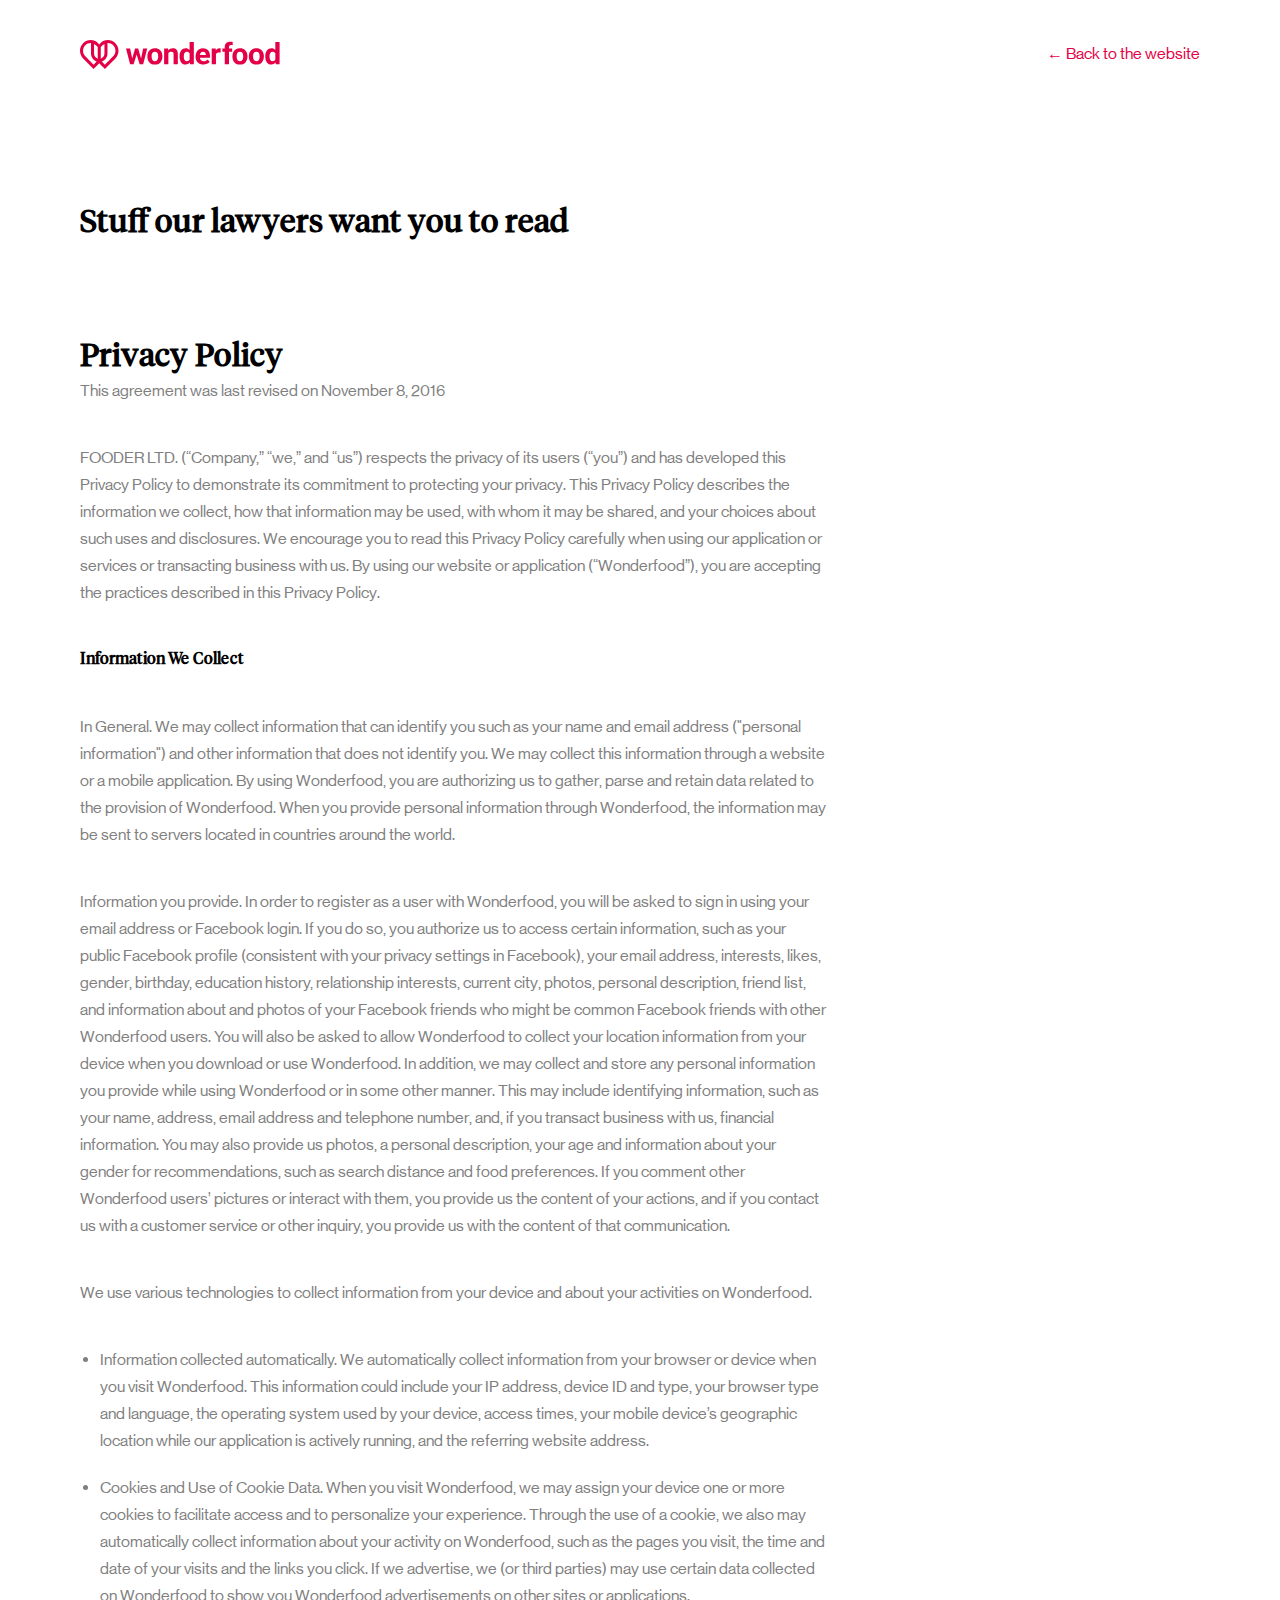
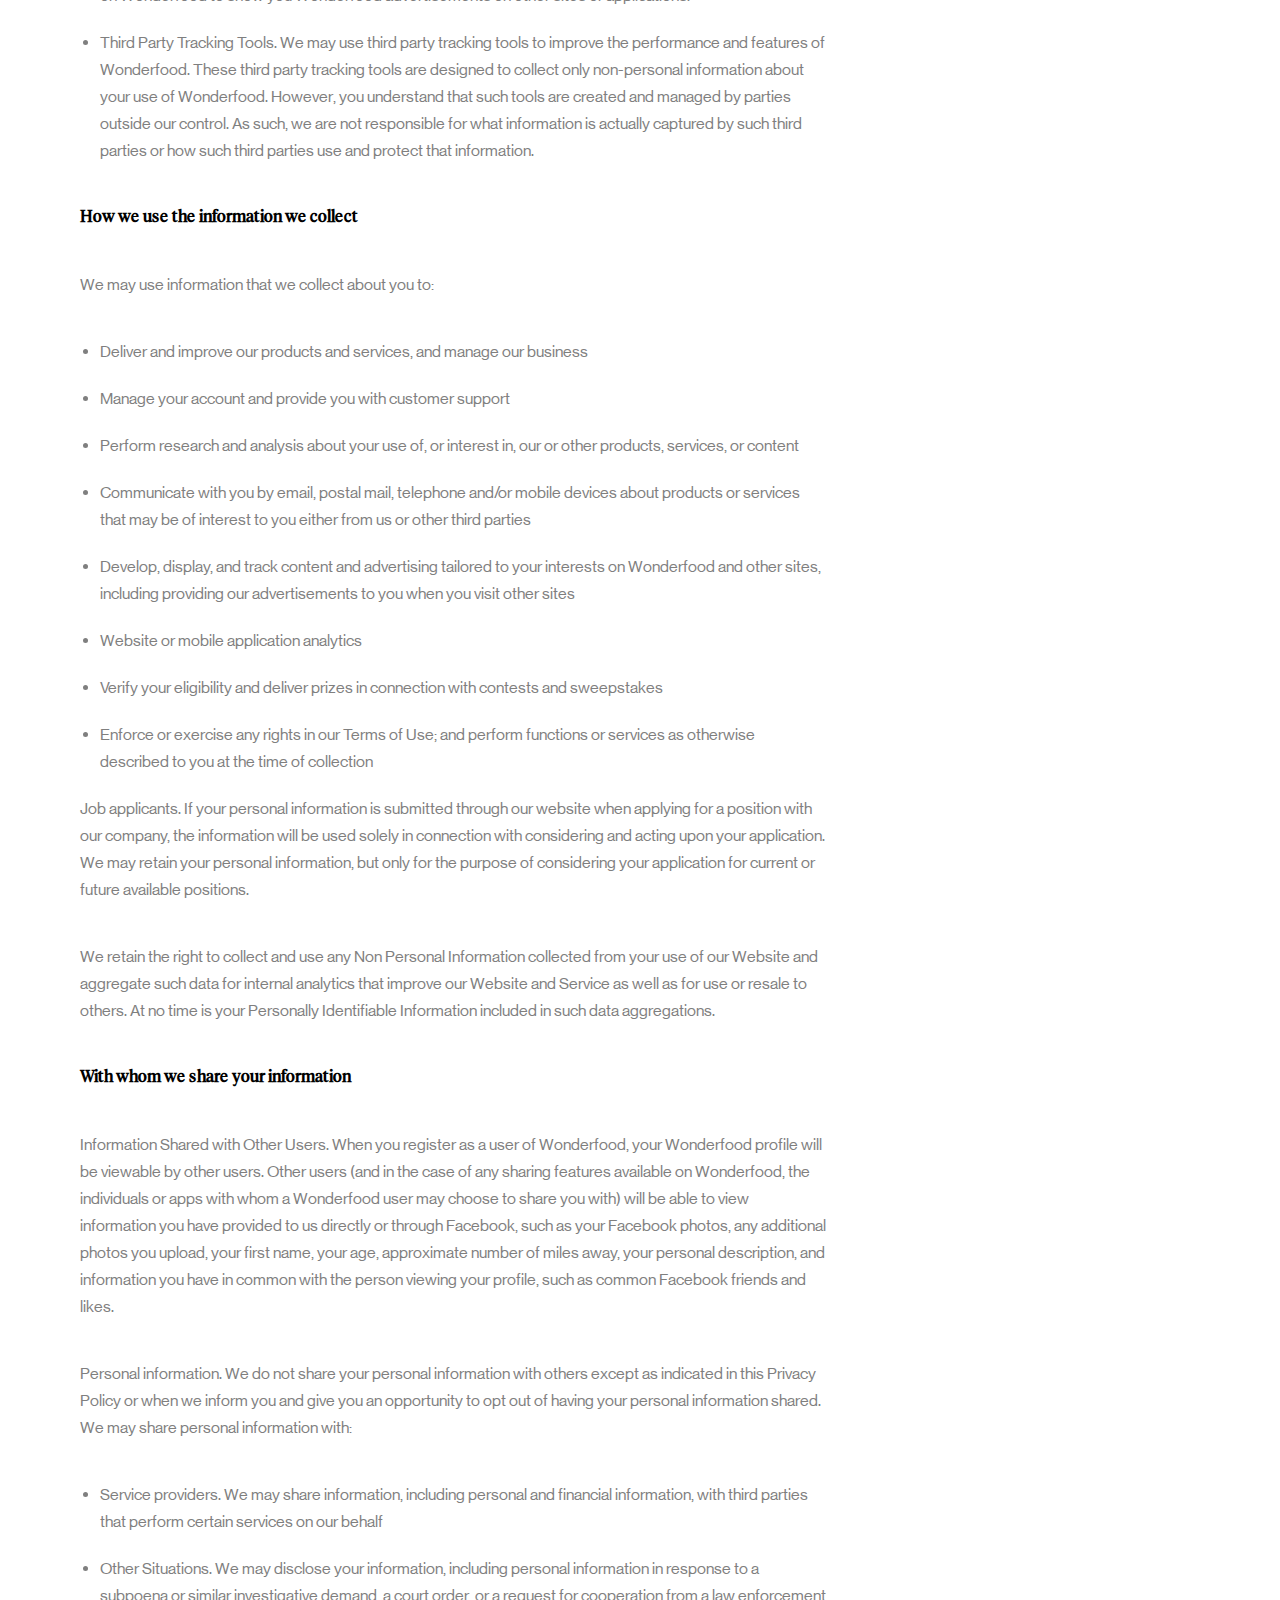
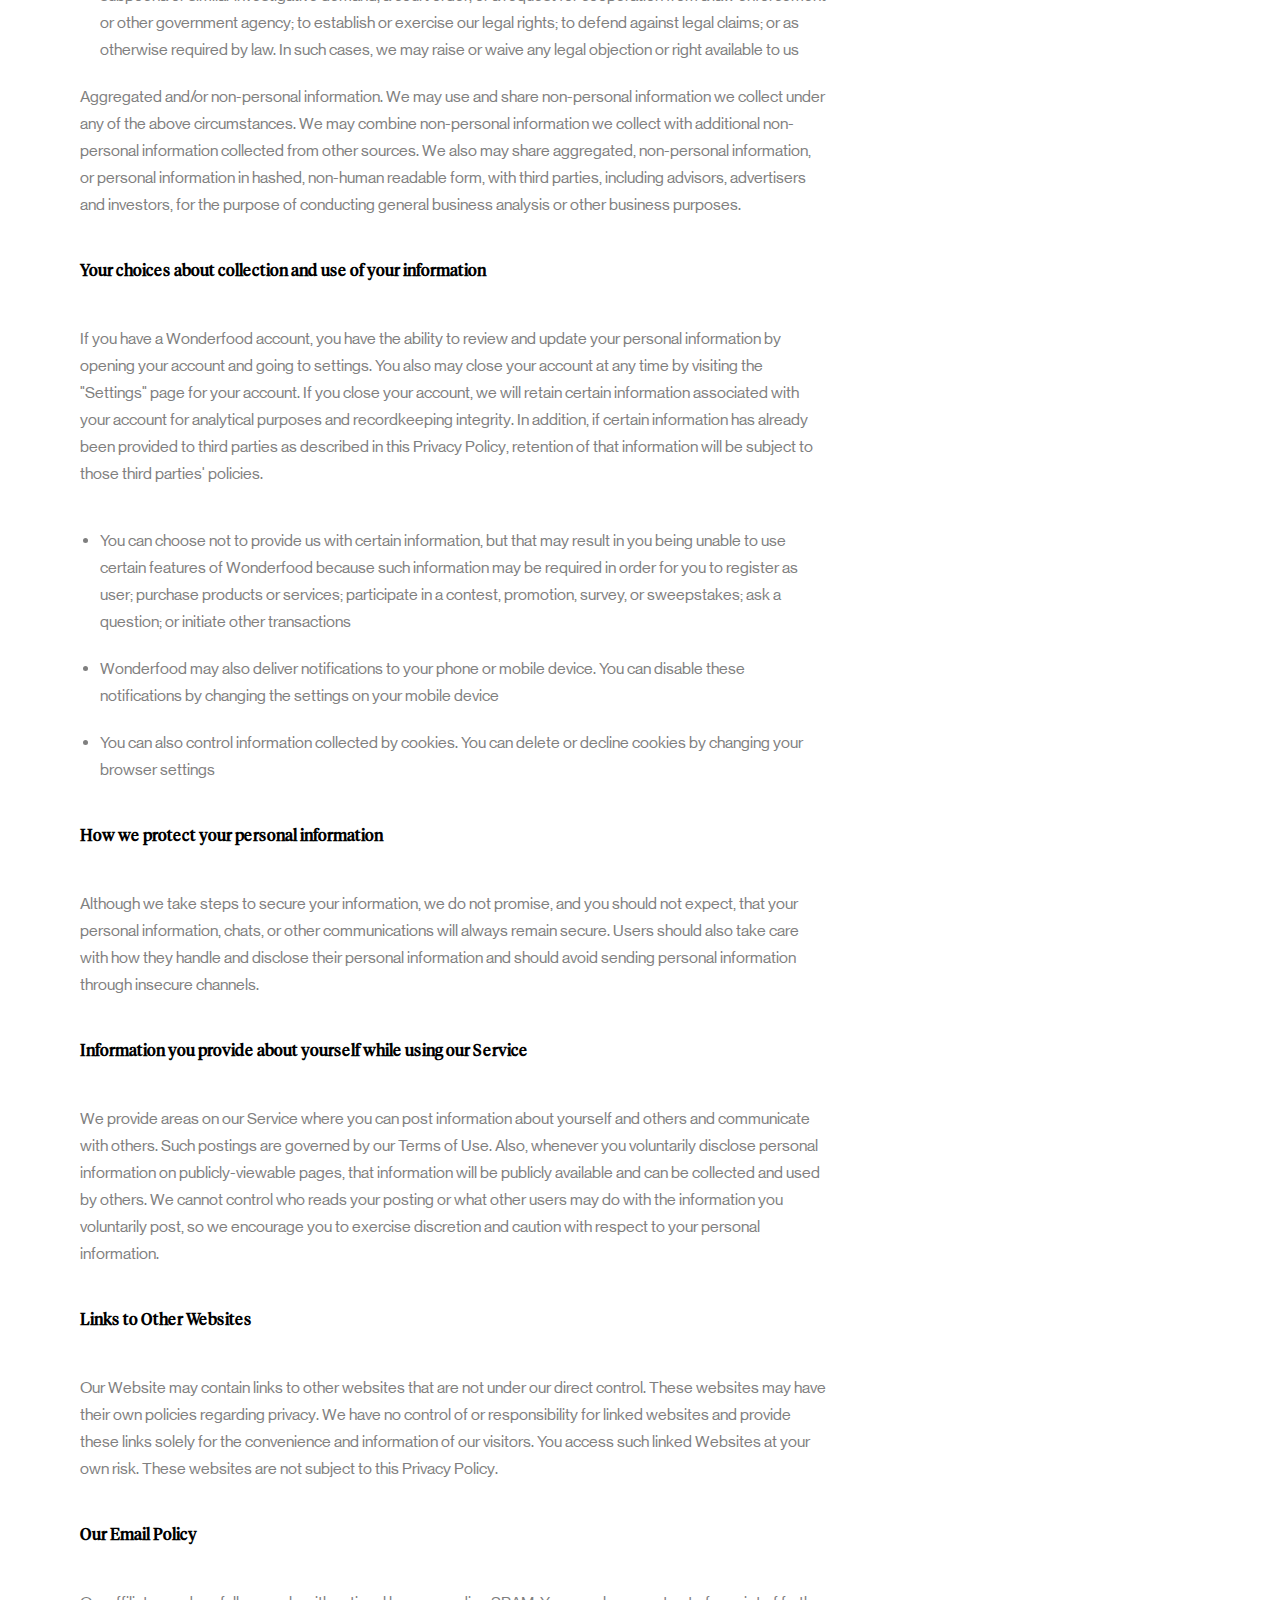
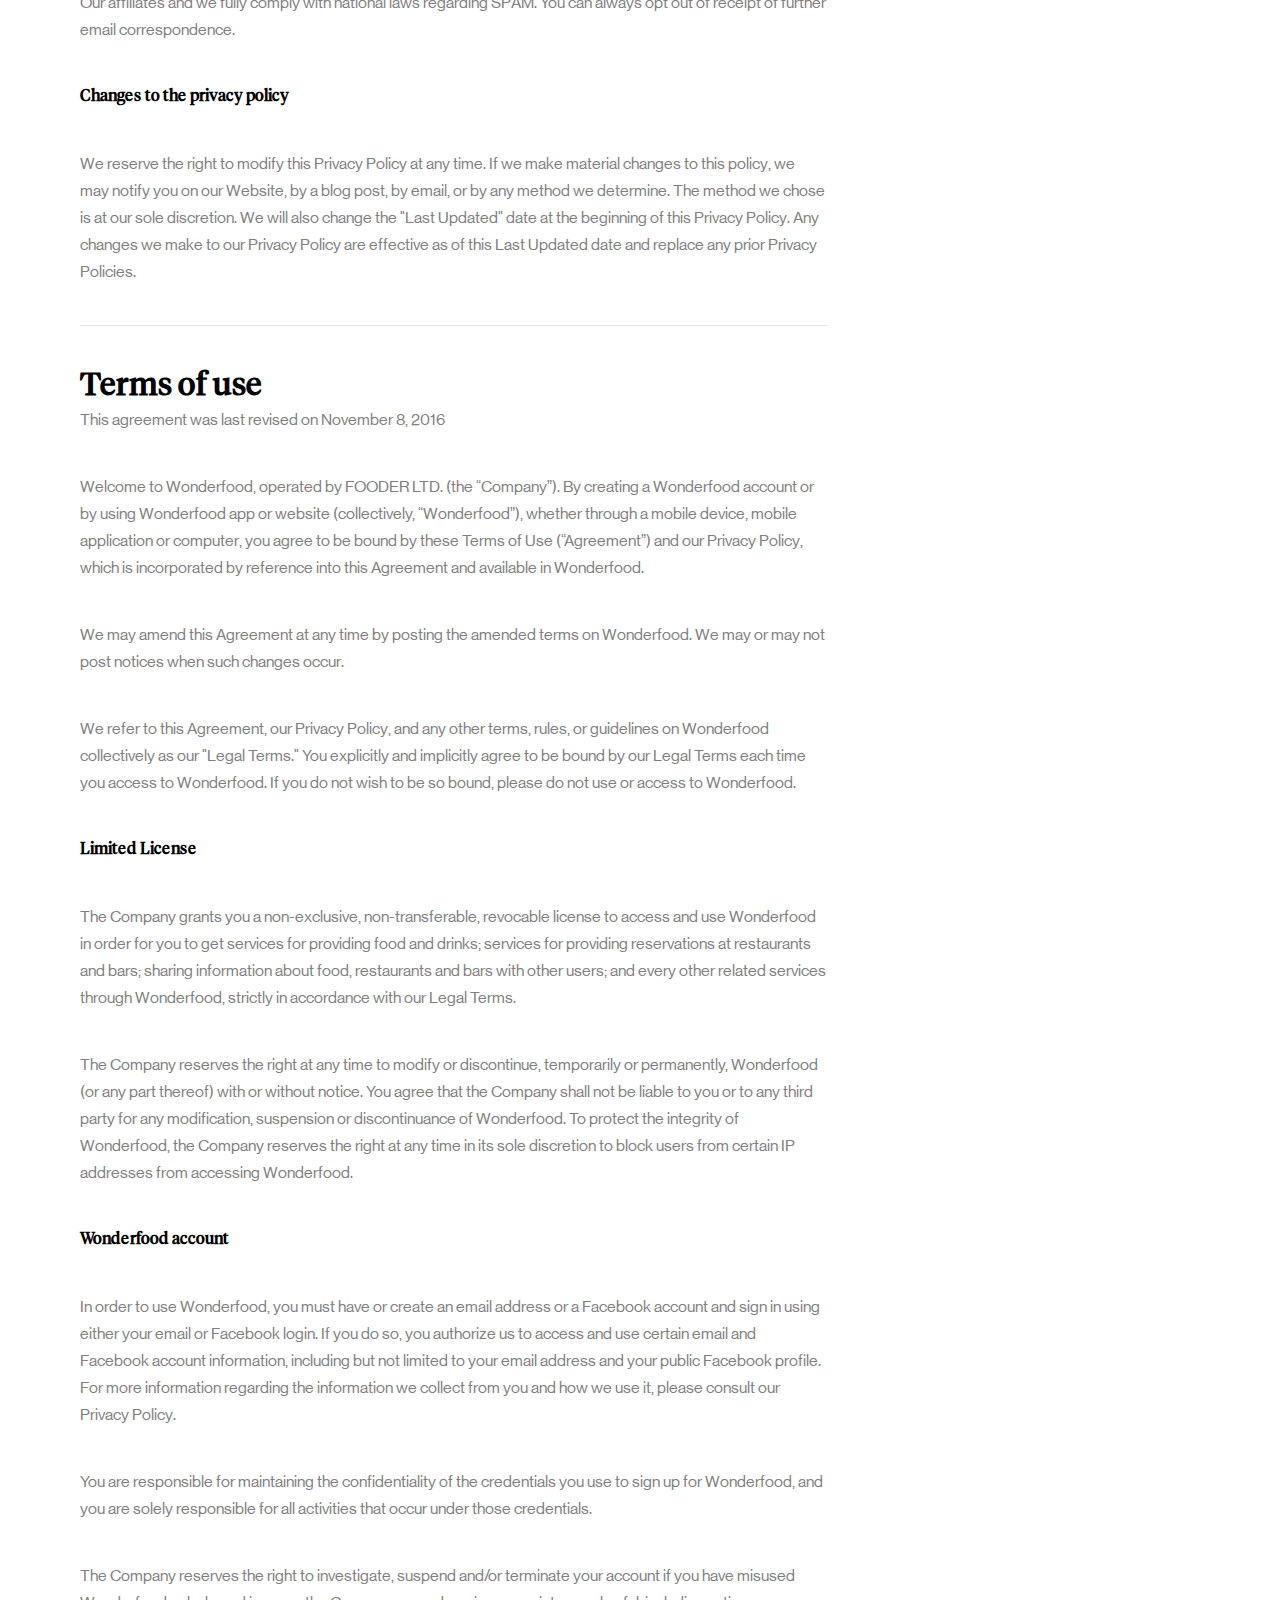
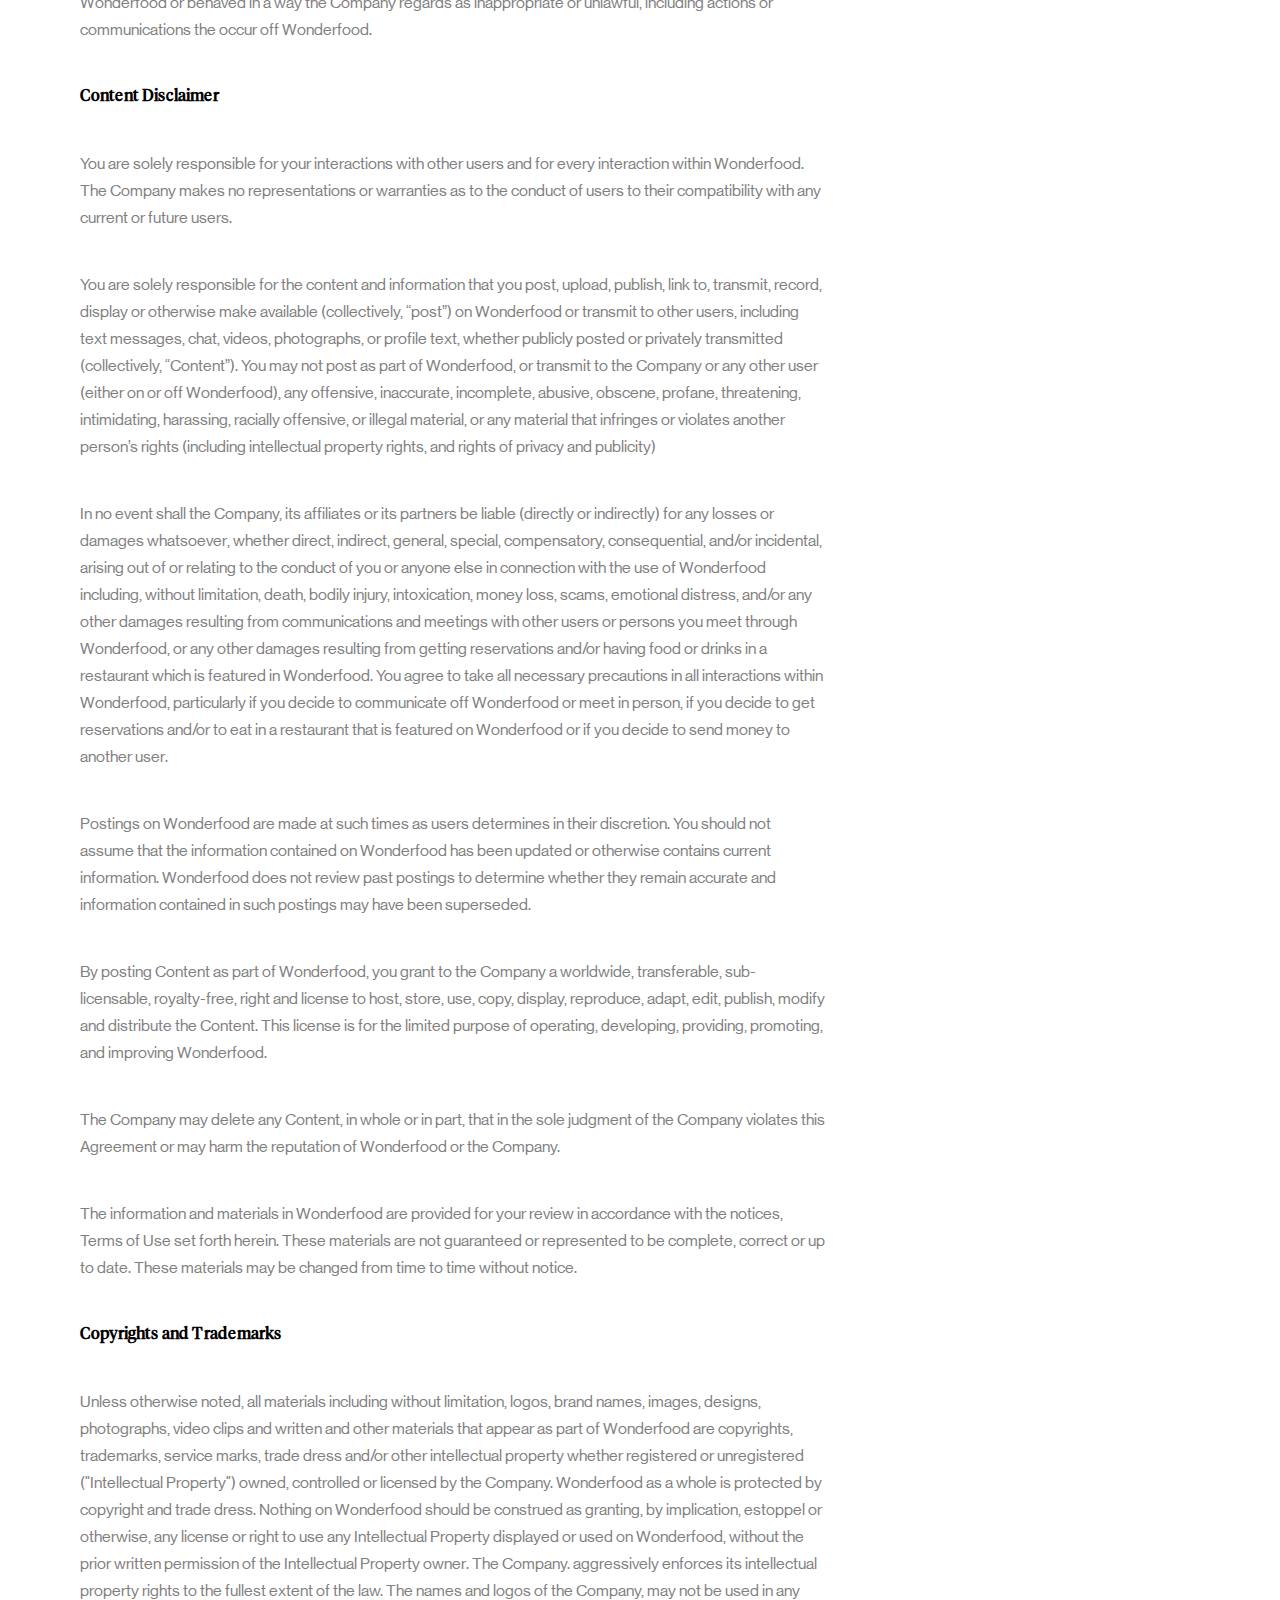
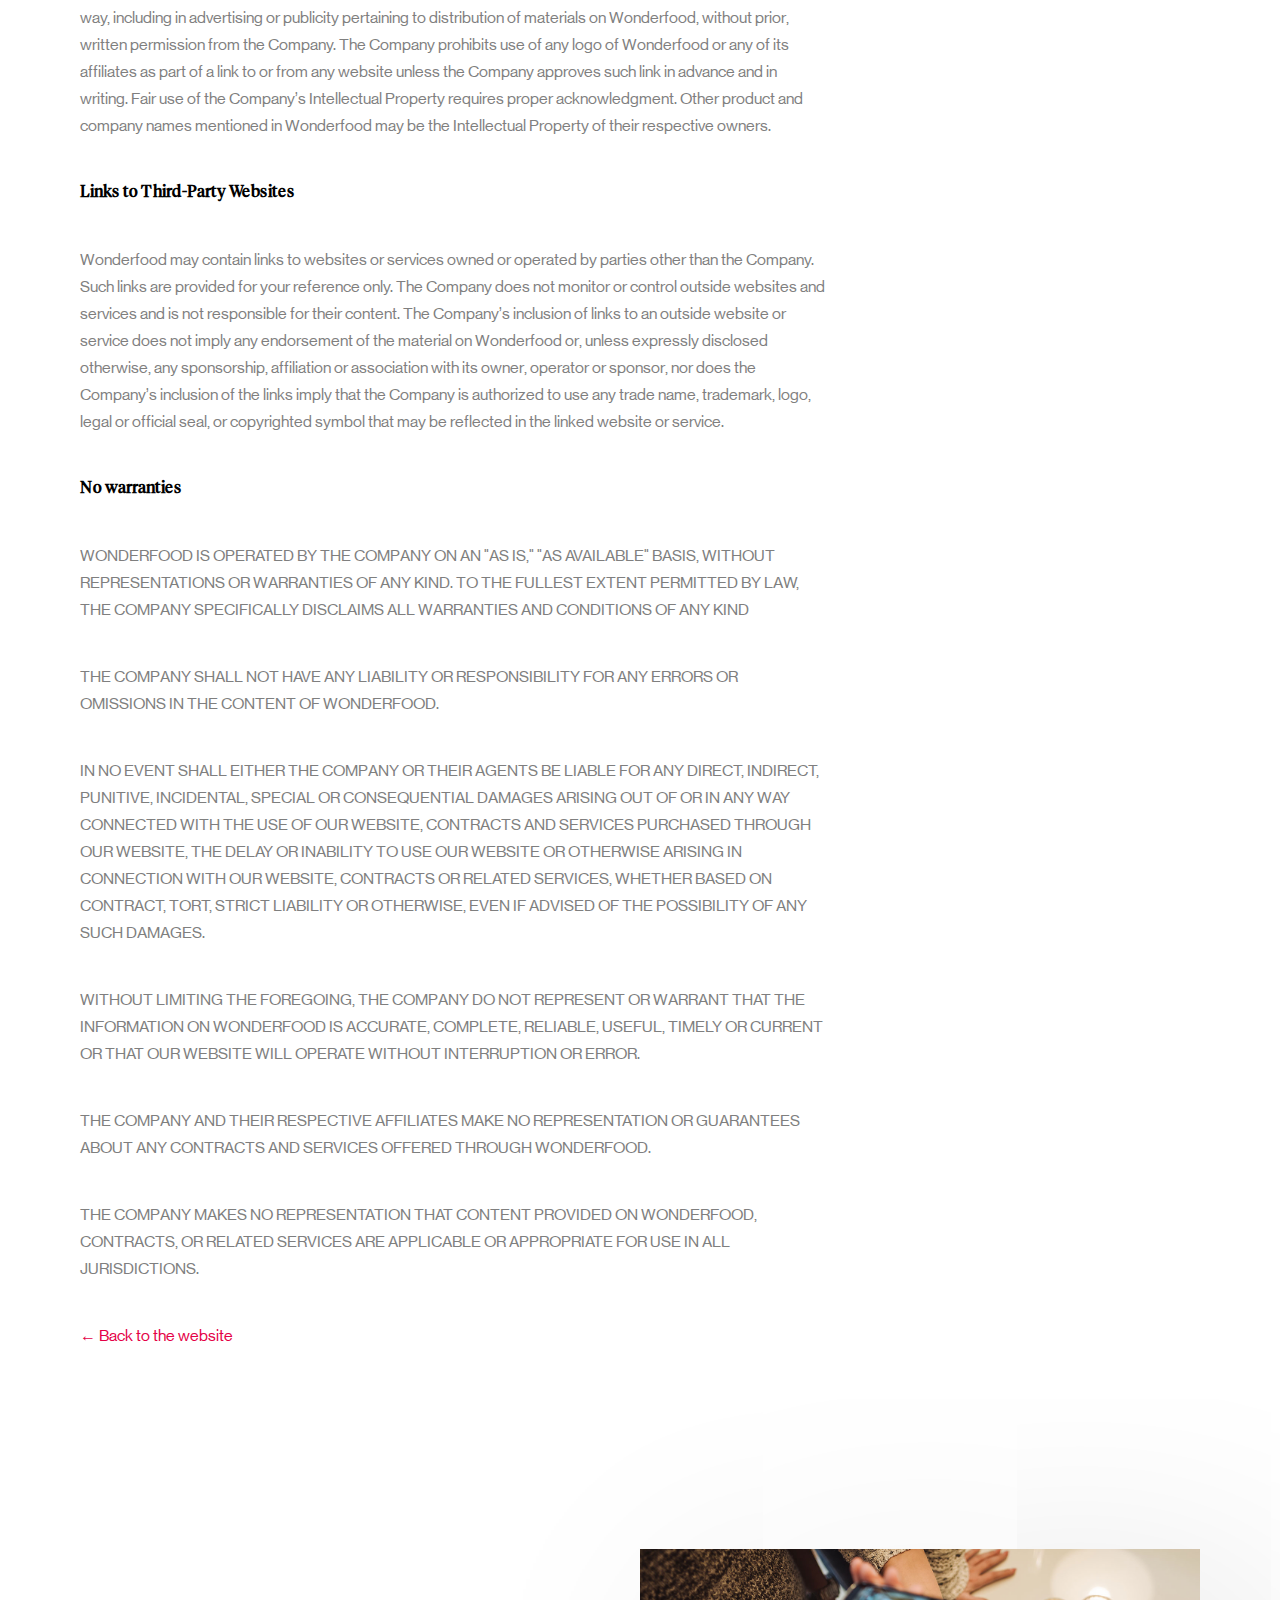
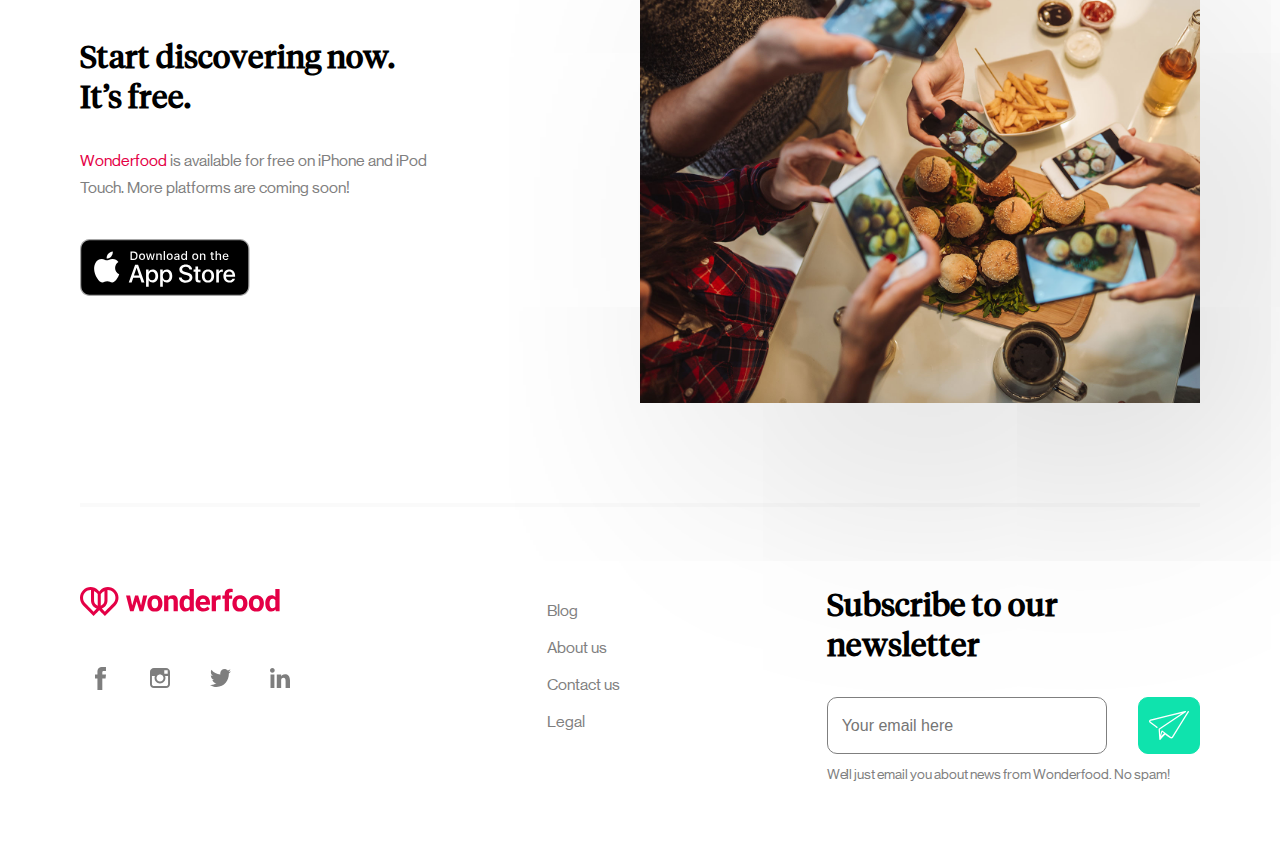
==== legal.html @ a8e4b858 "added favicon on legal page" ====
<!DOCTYPE html>
<html lang="en-US">
   <head>
      <meta charset="UTF-8">
      <meta name="apple-itunes-app" content="app-id=1197043840, affiliate-data=myAffiliateData, app-argument=https://itunes.apple.com/app/apple-store/id1197043840">
      <meta name="viewport" content="width=device-width, initial-scale=1.0" />
      <title>Wonderfood</title>
      <link rel="stylesheet" href="css/style.css">
      <link rel="stylesheet" href="css/grid.css">
 
      <!-- Favicon-->
      <link rel="apple-touch-icon" sizes="180x180" href="img/favicons/apple-touch-icon.png">
      <link rel="icon" type="image/png" href="img/favicons/favicon-32x32.png" sizes="32x32">
      <link rel="icon" type="image/png" href="img/favicons/favicon-16x16.png" sizes="16x16">
      <link rel="manifest" href="img/favicons/manifest.json">
      <link rel="mask-icon" href="img/favicons/safari-pinned-tab.svg" color="#ec0b43">
      <link rel="shortcut icon" href="img/favicons/favicon.ico">
      <meta name="msapplication-config" content="img/favicons/browserconfig.xml">
      <meta name="theme-color" content="#ec0b43">
   </head>
   <body class="size-1140">
      <!-- HEADER -->
      <header class="header">
        <div class="line">

           <div class="s-12 l-4">
            <a href="/" class=" logo"><img src="img/wonderlogo.svg"></a>
           </div>


           <div class="s-12 l-8 menu-container">
            <ul class="wondermenu">
              <li><a href="/" class="download">&#8592; Back to the website</a></li>
            </ul>
           </div><!-- @end of  s-12 l-8 menu-container -->

         </div>
      </header>


      <div class="separator"></div>


      <section>
        <div class="line">

         

          <div class="s-12 l-8 legal">  
          
              <h1>Stuff our lawyers want you to read <br/></h1>
 
              <div class="separator"></div>

              <h2>Privacy Policy</h2>

              <p>This agreement was last revised on November 8, 2016</p>

              <p>FOODER LTD. (“Company,” “we,” and “us”) respects the privacy of its users (“you”) and has developed this Privacy Policy to demonstrate its commitment to protecting your privacy. This Privacy Policy describes the information we collect, how that information may be used, with whom it may be shared, and your choices about such uses and disclosures. We encourage you to read this Privacy Policy carefully when using our application or services or transacting business with us. By using our website or application (“Wonderfood”), you are accepting the practices described in this Privacy Policy.</p>


              <h4>Information We Collect</h4>

              <p>In General. We may collect information that can identify you such as your name and email address ("personal information") and other information that does not identify you. We may collect this information through a website or a mobile application. By using Wonderfood, you are authorizing us to gather, parse and retain data related to the provision of Wonderfood. When you provide personal information through Wonderfood, the information may be sent to servers located in countries around the world.</p>

              <p>Information you provide. In order to register as a user with Wonderfood, you will be asked to sign in using your email address or Facebook login. If you do so, you authorize us to access certain information, such as your public Facebook profile (consistent with your privacy settings in Facebook), your email address, interests, likes, gender, birthday, education history, relationship interests, current city, photos, personal description, friend list, and information about and photos of your Facebook friends who might be common Facebook friends with other Wonderfood users. You will also be asked to allow Wonderfood to collect your location information from your device when you download or use Wonderfood. In addition, we may collect and store any personal information you provide while using Wonderfood or in some other manner. This may include identifying information, such as your name, address, email address and telephone number, and, if you transact business with us, financial information. You may also provide us photos, a personal description, your age and information about your gender for recommendations, such as search distance and food preferences. If you comment other Wonderfood users’ pictures or interact with them, you provide us the content of your actions, and if you contact us with a customer service or other inquiry, you provide us with the content of that communication.</p>

              <p>We use various technologies to collect information from your device and about your activities on Wonderfood.</p>

              <ul>
                <li> Information collected automatically. We automatically collect information from your browser or device when you visit Wonderfood. This information could include your IP address, device ID and type, your browser type and language, the operating system used by your device, access times, your mobile device’s geographic location while our application is actively running, and the referring website address.</li>

                <li>Cookies and Use of Cookie Data. When you visit Wonderfood, we may assign your device one or more cookies to facilitate access and to personalize your experience. Through the use of a cookie, we also may automatically collect information about your activity on Wonderfood, such as the pages you visit, the time and date of your visits and the links you click. If we advertise, we (or third parties) may use certain data collected on Wonderfood to show you Wonderfood advertisements on other sites or applications.</li>

                <li>Third Party Tracking Tools. We may use third party tracking tools to improve the performance and features of Wonderfood. These third party tracking tools are designed to collect only non-personal information about your use of Wonderfood. However, you understand that such tools are created and managed by parties outside our control. As such, we are not responsible for what information is actually captured by such third parties or how such third parties use and protect that information.
              </li>
              </ul>


              <h4>How we use the information we collect</h4>

              <p>We may use information that we collect about you to:</p>

              <ul>
                <li>Deliver and improve our products and services, and manage our business</li>
                <li>Manage your account and provide you with customer support</li>
                <li>Perform research and analysis about your use of, or interest in, our or other products, services, or content</li>
                <li>Communicate with you by email, postal mail, telephone and/or mobile devices about products or services that may be of interest to you either from us or other third parties</li>
                <li>Develop, display, and track content and advertising tailored to your interests on Wonderfood and other sites, including providing our advertisements to you when you visit other sites</li>
                <li>Website or mobile application analytics</li>
                <li>Verify your eligibility and deliver prizes in connection with contests and sweepstakes</li>
                <li>Enforce or exercise any rights in our Terms of Use; and perform functions or services as otherwise described to you at the time of collection</li>
              </ul>

              <p>Job applicants. If your personal information is submitted through our website when applying for a position with our company, the information will be used solely in connection with considering and acting upon your application. We may retain your personal information, but only for the purpose of considering your application for current or future available positions.</p>

              <p>We retain the right to collect and use any Non Personal Information collected from your use of our Website and aggregate such data for internal analytics that improve our Website and Service as well as for use or resale to others. At no time is your Personally Identifiable Information included in such data aggregations.</p>

              <h4>With whom we share your information</h4>

              <p>Information Shared with Other Users. When you register as a user of Wonderfood, your Wonderfood profile will be viewable by other users. Other users (and in the case of any sharing features available on Wonderfood, the individuals or apps with whom a Wonderfood user may choose to share you with) will be able to view information you have provided to us directly or through Facebook, such as your Facebook photos, any additional photos you upload, your first name, your age, approximate number of miles away, your personal description, and information you have in common with the person viewing your profile, such as common Facebook friends and likes.</p>

              <p>Personal information. We do not share your personal information with others except as indicated in this Privacy Policy or when we inform you and give you an opportunity to opt out of having your personal information shared. We may share personal information with:</p>

              <ul>
                <li>Service providers. We may share information, including personal and financial information, with third parties that perform certain services on our behalf</li>

                <li>Other Situations. We may disclose your information, including personal information in response to a subpoena or similar investigative demand, a court order, or a request for cooperation from a law enforcement or other government agency; to establish or exercise our legal rights; to defend against legal claims; or as otherwise required by law. In such cases, we may raise or waive any legal objection or right available to us</li>

              </ul>

              <p>Aggregated and/or non-personal information. We may use and share non-personal information we collect under any of the above circumstances. We may combine non-personal information we collect with additional non-personal information collected from other sources. We also may share aggregated, non-personal information, or personal information in hashed, non-human readable form, with third parties, including advisors, advertisers and investors, for the purpose of conducting general business analysis or other business purposes.</p>

              <h4>Your choices about collection and use of your information</h4>

              <p>If you have a Wonderfood account, you have the ability to review and update your personal information by opening your account and going to settings. You also may close your account at any time by visiting the "Settings" page for your account. If you close your account, we will retain certain information associated with your account for analytical purposes and recordkeeping integrity. In addition, if certain information has already been provided to third parties as described in this Privacy Policy, retention of that information will be subject to those third parties' policies.</p>

              <ul>
                <li>You can choose not to provide us with certain information, but that may result in you being unable to use certain features of Wonderfood because such information may be required in order for you to register as user; purchase products or services; participate in a contest, promotion, survey, or sweepstakes; ask a question; or initiate other transactions</li>

                <li>Wonderfood may also deliver notifications to your phone or mobile device. You can disable these notifications by changing the settings on your mobile device</li>

                <li>You can also control information collected by cookies. You can delete or decline cookies by changing your browser settings</li>
              </ul>


              <h4>How we protect your personal information</h4>

              <p>Although we take steps to secure your information, we do not promise, and you should not expect, that your personal information, chats, or other communications will always remain secure. Users should also take care with how they handle and disclose their personal information and should avoid sending personal information through insecure channels.</p>

              <h4>Information you provide about yourself while using our Service</h4>

              <p>We provide areas on our Service where you can post information about yourself and others and communicate with others. Such postings are governed by our Terms of Use. Also, whenever you voluntarily disclose personal information on publicly-viewable pages, that information will be publicly available and can be collected and used by others. We cannot control who reads your posting or what other users may do with the information you voluntarily post, so we encourage you to exercise discretion and caution with respect to your personal information.</p>

              <h4>Links to Other Websites</h4>

              <p>Our Website may contain links to other websites that are not under our direct control. These websites may have their own policies regarding privacy. We have no control of or responsibility for linked websites and provide these links solely for the convenience and information of our visitors. You access such linked Websites at your own risk. These websites are not subject to this Privacy Policy.</p>

              <h4>Our Email Policy</h4>

              <p>Our affiliates and we fully comply with national laws regarding SPAM. You can always opt out of receipt of further email correspondence.</p>

              <h4>Changes to the privacy policy</h4>

              <p>We reserve the right to modify this Privacy Policy at any time. If we make material changes to this policy, we may notify you on our Website, by a blog post, by email, or by any method we determine. The method we chose is at our sole discretion. We will also change the "Last Updated" date at the beginning of this Privacy Policy. Any changes we make to our Privacy Policy are effective as of this Last Updated date and replace any prior Privacy Policies.</p>

              <hr>


              <h2>Terms of use</h2>

              <p>This agreement was last revised on November 8, 2016</p>

              <p>Welcome to Wonderfood, operated by FOODER LTD. (the “Company”). By creating a Wonderfood account or by using Wonderfood app or website (collectively, “Wonderfood”), whether through a mobile device, mobile application or computer, you agree to be bound by these Terms of Use (“Agreement”) and our Privacy Policy, which is incorporated by reference into this Agreement and available in Wonderfood.</p>

              <p>We may amend this Agreement at any time by posting the amended terms on Wonderfood. We may or may not post notices when such changes occur.</p>

              <p>We refer to this Agreement, our Privacy Policy, and any other terms, rules, or guidelines on Wonderfood collectively as our "Legal Terms." You explicitly and implicitly agree to be bound by our Legal Terms each time you access to Wonderfood. If you do not wish to be so bound, please do not use or access to Wonderfood.</p>

              <h4>Limited License</h4>

              <p>The Company grants you a non-exclusive, non-transferable, revocable license to access and use Wonderfood in order for you to get services for providing food and drinks; services for providing reservations at restaurants and bars; sharing information about food, restaurants and bars with other users; and every other related services through Wonderfood, strictly in accordance with our Legal Terms.</p>

              <p>The Company reserves the right at any time to modify or discontinue, temporarily or permanently, Wonderfood (or any part thereof) with or without notice. You agree that the Company shall not be liable to you or to any third party for any modification, suspension or discontinuance of Wonderfood. To protect the integrity of Wonderfood, the Company reserves the right at any time in its sole discretion to block users from certain IP addresses from accessing Wonderfood.</p>

              <h4>Wonderfood account</h4>

              <p>In order to use Wonderfood, you must have or create an email address or a Facebook account and sign in using either your email or Facebook login. If you do so, you authorize us to access and use certain email and Facebook account information, including but not limited to your email address and your public Facebook profile. For more information regarding the information we collect from you and how we use it, please consult our Privacy Policy.</p>

              <p>You are responsible for maintaining the confidentiality of the credentials you use to sign up for Wonderfood, and you are solely responsible for all activities that occur under those credentials.</p>

              <p>The Company reserves the right to investigate, suspend and/or terminate your account if you have misused Wonderfood or behaved in a way the Company regards as inappropriate or unlawful, including actions or communications the occur off Wonderfood.</p>

              <h4>Content Disclaimer</h4>

              <p>You are solely responsible for your interactions with other users and for every interaction within Wonderfood. The Company makes no representations or warranties as to the conduct of users to their compatibility with any current or future users.</p>

              <p>You are solely responsible for the content and information that you post, upload, publish, link to, transmit, record, display or otherwise make available (collectively, “post”) on Wonderfood or transmit to other users, including text messages, chat, videos, photographs, or profile text, whether publicly posted or privately transmitted (collectively, “Content”). You may not post as part of Wonderfood, or transmit to the Company or any other user (either on or off Wonderfood), any offensive, inaccurate, incomplete, abusive, obscene, profane, threatening, intimidating, harassing, racially offensive, or illegal material, or any material that infringes or violates another person’s rights (including intellectual property rights, and rights of privacy and publicity)</p>

              <p>In no event shall the Company, its affiliates or its partners be liable (directly or indirectly) for any losses or damages whatsoever, whether direct, indirect, general, special, compensatory, consequential, and/or incidental, arising out of or relating to the conduct of you or anyone else in connection with the use of Wonderfood including, without limitation, death, bodily injury, intoxication, money loss, scams, emotional distress, and/or any other damages resulting from communications and meetings with other users or persons you meet through Wonderfood, or any other damages resulting from getting reservations and/or having food or drinks in a restaurant which is featured in Wonderfood. You agree to take all necessary precautions in all interactions within Wonderfood, particularly if you decide to communicate off Wonderfood or meet in person, if you decide to get reservations and/or to eat in a restaurant that is featured on Wonderfood or if you decide to send money to another user.</p>

              <p>Postings on Wonderfood are made at such times as users determines in their discretion. You should not assume that the information contained on Wonderfood has been updated or otherwise contains current information. Wonderfood does not review past postings to determine whether they remain accurate and information contained in such postings may have been superseded.</p>

              <p>By posting Content as part of Wonderfood, you grant to the Company a worldwide, transferable, sub-licensable, royalty-free, right and license to host, store, use, copy, display, reproduce, adapt, edit, publish, modify and distribute the Content. This license is for the limited purpose of operating, developing, providing, promoting, and improving Wonderfood.</p>

              <p>The Company may delete any Content, in whole or in part, that in the sole judgment of the Company violates this Agreement or may harm the reputation of Wonderfood or the Company.</p>

              <p>The information and materials in Wonderfood are provided for your review in accordance with the notices, Terms of Use set forth herein. These materials are not guaranteed or represented to be complete, correct or up to date. These materials may be changed from time to time without notice.</p>

              <h4>Copyrights and Trademarks</h4>

              <p>Unless otherwise noted, all materials including without limitation, logos, brand names, images, designs, photographs, video clips and written and other materials that appear as part of Wonderfood are copyrights, trademarks, service marks, trade dress and/or other intellectual property whether registered or unregistered ("Intellectual Property") owned, controlled or licensed by the Company. Wonderfood as a whole is protected by copyright and trade dress. Nothing on Wonderfood should be construed as granting, by implication, estoppel or otherwise, any license or right to use any Intellectual Property displayed or used on Wonderfood, without the prior written permission of the Intellectual Property owner. The Company. aggressively enforces its intellectual property rights to the fullest extent of the law. The names and logos of the Company, may not be used in any way, including in advertising or publicity pertaining to distribution of materials on Wonderfood, without prior, written permission from the Company. The Company prohibits use of any logo of Wonderfood or any of its affiliates as part of a link to or from any website unless the Company approves such link in advance and in writing. Fair use of the Company’s Intellectual Property requires proper acknowledgment. Other product and company names mentioned in Wonderfood may be the Intellectual Property of their respective owners.</p>

              <h4>Links to Third-Party Websites</h4>

              <p>Wonderfood may contain links to websites or services owned or operated by parties other than the Company. Such links are provided for your reference only. The Company does not monitor or control outside websites and services and is not responsible for their content. The Company’s inclusion of links to an outside website or service does not imply any endorsement of the material on Wonderfood or, unless expressly disclosed otherwise, any sponsorship, affiliation or association with its owner, operator or sponsor, nor does the Company’s inclusion of the links imply that the Company is authorized to use any trade name, trademark, logo, legal or official seal, or copyrighted symbol that may be reflected in the linked website or service.</p>

              <h4>No warranties</h4>

              <p>WONDERFOOD IS OPERATED BY THE COMPANY ON AN "AS IS," "AS AVAILABLE" BASIS, WITHOUT REPRESENTATIONS OR WARRANTIES OF ANY KIND. TO THE FULLEST EXTENT PERMITTED BY LAW, THE COMPANY SPECIFICALLY DISCLAIMS ALL WARRANTIES AND CONDITIONS OF ANY KIND</p>

              <p>THE COMPANY SHALL NOT HAVE ANY LIABILITY OR RESPONSIBILITY FOR ANY ERRORS OR OMISSIONS IN THE CONTENT OF WONDERFOOD.</p>

              <p>IN NO EVENT SHALL EITHER THE COMPANY OR THEIR AGENTS BE LIABLE FOR ANY DIRECT, INDIRECT, PUNITIVE, INCIDENTAL, SPECIAL OR CONSEQUENTIAL DAMAGES ARISING OUT OF OR IN ANY WAY CONNECTED WITH THE USE OF OUR WEBSITE, CONTRACTS AND SERVICES PURCHASED THROUGH OUR WEBSITE, THE DELAY OR INABILITY TO USE OUR WEBSITE OR OTHERWISE ARISING IN CONNECTION WITH OUR WEBSITE, CONTRACTS OR RELATED SERVICES, WHETHER BASED ON CONTRACT, TORT, STRICT LIABILITY OR OTHERWISE, EVEN IF ADVISED OF THE POSSIBILITY OF ANY SUCH DAMAGES.</p>

              <p>WITHOUT LIMITING THE FOREGOING, THE COMPANY DO NOT REPRESENT OR WARRANT THAT THE INFORMATION ON WONDERFOOD IS ACCURATE, COMPLETE, RELIABLE, USEFUL, TIMELY OR CURRENT OR THAT OUR WEBSITE WILL OPERATE WITHOUT INTERRUPTION OR ERROR.</p>

              <p>THE COMPANY AND THEIR RESPECTIVE AFFILIATES MAKE NO REPRESENTATION OR GUARANTEES ABOUT ANY CONTRACTS AND SERVICES OFFERED THROUGH WONDERFOOD.</p>

              <p>THE COMPANY MAKES NO REPRESENTATION THAT CONTENT PROVIDED ON WONDERFOOD, CONTRACTS, OR RELATED SERVICES ARE APPLICABLE OR APPROPRIATE FOR USE IN ALL JURISDICTIONS.</p>

<a href="/" class="download">&#8592; Back to the website</a>

          </div>




        <div class="separator"></div>
      </section><!-- end of fOne -->


        <div class="separator hidems"></div>





        <div class="separator hidems"> </div>

        <section class="wfDownload">
          <div class="wfDownloadContent">
          <div class="line">

          <div class="s-12 l-4 wfDownload_txt"> 

              <div class="wfDownload_line">
                <h2>Start discovering now. <br /> It’s free.</h2>
              </div>

                <p><span class="wf">Wonderfood</span> is available for free on iPhone and iPod Touch.  More platforms are coming soon!</p>

                <div class="wfDownload_action">
                <a href="https://itunes.apple.com/app/apple-store/id1197043840" class=""><img src="img/appstore_badge.svg"></a>
                </div>

                <div class="clearfix"></div>

            </div><!-- @end of wfDownload_txt -->



            <div class="s-12 l-6 l-offset-2 wfDownload_image">  
            </div><!-- @end of fTwo_image -->
          
            </div>
          </div>
        </section><!-- end of download section -->

        <div class="separator"></div>

      <!-- FOOTER -->
      <footer class="line">
            <div class="footercontent">

               <div class="s-12 l-3">
                <a href="#" class=" logo"><img src="img/wonderlogo.svg"></a>


                <ul class="socialmenu">
                  <li><a href="https://www.facebook.com/wonderfoodapp" class="social_fb" target="_blank">facebook</a></li>
                  <li><a href="https://www.instagram.com/wonderfood_app/" class="social_instagram" target="_blank">instagram</a></li>
                  <li><a href="https://twitter.com/wonderfood_app" class="social_twitter" target="_blank">twitter</a></li>
                  <li><a href="https://www.linkedin.com/company/wonderfood/" class="social_linkedin" target="_blank">linkedin</a></li>
                </ul>
               </div>

               <div class="s-12 l-2 l-offset-2">
                <ul class="footermenu">
                  <li><a href="https://medium.com/whats-on-the-table-the-official-wonderfood-blog" target="_blank">Blog</a></li>
                  <li><a href="/#about">About us</a></li>
                  <li><a href="mailto:info@wonderfoodapp.com">Contact us</a></li>
                  <li><a href="legal">Legal</a></li>
                </ul>
               </div>


               <div class="s-12 l-4 l-offset-1">
                <h3>Subscribe to our newsletter</h3>

                <form action="https://wonderfoodapp.us14.list-manage.com/subscribe/post?u=c966859cae2f6b8121a7ce238&amp;id=de81a48134" method="post" id="mc-embedded-subscribe-form" name="mc-embedded-subscribe-form" class="validate" target="_blank" novalidate>

                  <div class="s-12 l-9 mc-field-group">
                    <input type="email" placeholder="Your email here" name="EMAIL" class="required email" id="mce-EMAIL">
                  </div>

                  <div id="mce-responses" class="clear">
            <div class="response" id="mce-error-response" style="display:none"></div>
            <div class="response" id="mce-success-response" style="display:none"></div>
        </div>  

        <div style="position: absolute; left: -5000px;" aria-hidden="true"><input type="text" name="b_c966859cae2f6b8121a7ce238_de81a48134" tabindex="-1" value=""></div>
                  <div class="s-12 l-2 l-offset-1">
                    <input type="submit" value="Subscribe" name="subscribe" id="mc-embedded-subscribe" class="button">
                  </div>
                  
                </form><!--end form -->

                <div class="clearfix"></div>

                <small>We’ll just email you about news from Wonderfood. No spam!</small>
               </div>
               
               <div class="clearfix"></div>
           
            </div>
      </footer>                                                                   
      <script src="https://ajax.googleapis.com/ajax/libs/jquery/2.2.4/jquery.min.js"></script>              
      <script type="text/javascript" src=" "></script>  
      <script type="text/javascript">
         jQuery(document).ready(function($) {	  
           // Select all links with hashes
$('a[href*="#"]')
  // Remove links that don't actually link to anything
  .not('[href="#"]')
  .not('[href="#0"]')
  .click(function(event) {
    // On-page links
    if (
      location.pathname.replace(/^\//, '') == this.pathname.replace(/^\//, '') 
      && 
      location.hostname == this.hostname
    ) {
      // Figure out element to scroll to
      var target = $(this.hash);
      target = target.length ? target : $('[name=' + this.hash.slice(1) + ']');
      // Does a scroll target exist?
      if (target.length) {
        // Only prevent default if animation is actually gonna happen
        event.preventDefault();
        $('html, body').animate({
          scrollTop: target.offset().top
        }, 1000, function() {
          // Callback after animation
          // Must change focus!
          var $target = $(target);
          $target.focus();
          if ($target.is(":focus")) { // Checking if the target was focused
            return false;
          } else {
            $target.attr('tabindex','-1'); // Adding tabindex for elements not focusable
            $target.focus(); // Set focus again
          };
        });
      }
    }
  });




var windw = this;

$.fn.followTo = function ( pos ) {
    var $this = this,
        $window = $(windw);
    
    $window.scroll(function(e){
        if ($window.scrollTop() > pos) {
            $this.css({
                position: 'absolute',
                bottom: pos
            });
        } else {
            $this.css({
                position: 'fixed',
                bottom: 0
            });
        }
    });
};

$('#downloadbar').followTo(2980);
         });	 
      </script>
   </body>
</html>
---- css/style.css ----
﻿@font-face{font-family:NeueHaasGroteskRegular;src:url("../fonts/NeueHaasGroteskRegular.ttf")}@font-face{font-family:'Tiempos Headline';src:url("../fonts/TiemposHeadline-Regular.eot");src:url("../fonts/TiemposHeadline-Regular.eot?#iefix") format("embedded-opentype"),url("../fonts/TiemposHeadline-Regular.woff") format("woff"),url("../fonts/TiemposHeadline-Regular.ttf") format("truetype");font-weight:normal;font-style:normal}.header{width:100%;height:30px;margin-top:40px;margin-bottom:40px}@media only screen and (max-width: 768px){.logo{display:block;width:200px;margin:0 auto;padding-bottom:40px}}.wondermenu{margin:0;padding:0;list-style:none;float:right}@media only screen and (max-width: 768px){.wondermenu{width:222px;height:30px;float:none;margin:0 auto;position:relative;z-index:3}}.wondermenu li{float:left;margin-right:30px}.wondermenu li:last-child{margin-right:0}.wondermenu li a{color:#7f7f7f}.wondermenu li a:hover{color:#000}.wondermenu li a.download{color:#e40046}@media only screen and (max-width: 768px){.wondermenu li a.download{display:none}}@media only screen and (max-width: 768px){.mlast{margin-right:0 !important}}.footercontent{border-top:4px solid #FAFAFA;padding-top:80px;padding-bottom:80px}@media only screen and (max-width: 768px){.footercontent{margin-left:40px;margin-right:40px;text-align:center}}.socialmenu{list-style:none;margin-top:42px;padding:0}@media only screen and (max-width: 768px){.socialmenu{margin:0 auto;width:220px;height:42px}}.socialmenu li{float:left;margin-right:20px}.socialmenu li:last-child{float:left;margin-right:0px}.socialmenu li a{display:block;width:40px;height:40px;text-indent:-999999px}.social_fb{background:url(../img/ic_facebook.svg) no-repeat center center}.social_twitter{background:url(../img/ic_twitter.svg) no-repeat center center}.social_instagram{background:url(../img/ic_instagram.svg) no-repeat center center}.social_linkedin{background:url(../img/ic_linkedin.svg) no-repeat center center}.footermenu{list-style:none;margin:0;padding:0;font-size:16px;line-height:27px}@media only screen and (max-width: 768px){.footermenu{margin-top:40px;margin-bottom:40px}}.footermenu li{margin:10px 0}.footermenu li a{color:#7f7f7f}.footermenu li a:hover{color:#e40046}.footercontent form{margin-top:30px}.footercontent input[type="email"]{border:1px solid #7f7f7f;color:#7f7f7f;width:100%;font-size:16px;line-height:27px;padding:14px;border-radius:10px}@media only screen and (max-width: 768px){.footercontent input[type="email"]{margin-bottom:24px}}.footercontent input[type="text"]:focus{border:1px solid #0FE3AD}.footercontent input[type="submit"]{border:1px solid #0FE3AD;background:url(../img/send_btn.svg) no-repeat center center #0FE3AD;text-indent:-999999px;width:100%;padding:20px;border-radius:10px;cursor:pointer}.footercontent small{display:block;color:#7f7f7f;font-size:14px;line-height:21px;margin-top:10px}.separator{width:100%;height:100px}@media only screen and (max-width: 768px){.hidems{display:none}}.hero{position:relative;z-index:3;margin-left:40px;margin-right:40px}@media only screen and (max-width: 768px){.hero{z-index:1;position:none}}.herotxt{position:relative !important;z-index:300}.herotitle{margin-top:48px}.herotxt h1{font-size:51px;line-height:64px;line-height:64px}@media only screen and (max-width: 354px){.herotxt h1{font-size:38px;line-height:48px}}.herodsc{margin-top:54px;margin-bottom:54px;padding-right:40%}@media only screen and (max-width: 768px){.herodsc{padding-right:0}}@media only screen and (max-width: 768px){.herodsc br{display:none}}@media only screen and (max-width: 768px){.download_hero{display:none}}.heroimg{position:relative;height:454px;background-repeat:no-repeat;background-size:cover;box-shadow:72px 72px 256px 0 rgba(0,0,0,0.16);background-image:url("../img/hero.jpg")}@media only screen and (max-width: 768px){.heroimg{height:240px;width:calc(100% + 100px) !important;margin-left:-50px !important}}.herodevice{position:absolute;width:720px;height:511px;background-image:url("../img/header_phone.png");background-repeat:no-repeat;background-size:cover;top:160px;left:0;right:0;margin:auto;z-index:1}@media only screen and (max-width: 768px){.herodevice{display:none}}@media only screen and (min-width: 480px) and (max-width: 1040px){.herodevice{display:none}}.fOne{background:url("../img/feature_bg.png") no-repeat top center;background-size:cover;padding-top:150px;position:relative !important}.f0ne_image{position:relative;height:454px;background-repeat:no-repeat;background-size:cover;box-shadow:72px 72px 256px 0 rgba(0,0,0,0.16);background-image:url("../img/featureone.jpg");position:relative !important;z-index:30}@media only screen and (max-width: 768px){.f0ne_image{width:calc(100% + 100px) !important;margin-left:-50px !important;height:240px;margin-top:240px}}@media only screen and (max-width: 768px){.mimg_margin{margin-left:40px;margin-right:40px}}.f0ne_txt{position:relative !important}@media only screen and (max-width: 354px){.f0ne_txt{padding-right:0 !important}}@media only screen and (max-width: 768px){.f0ne_txt{padding-left:0;padding-right:40px}}@media only screen and (max-width: 354px){.f0ne_txt p{margin-left:40px;margin-right:40px}}@media only screen and (max-width: 768px){.f0ne_txt p{margin-left:40px}}@media only screen and (max-width: 768px){.f0ne_txt p br{display:none}}.fOne_line{margin-top:40px;margin-bottom:40px;position:relative;z-index:3}@media only screen and (max-width: 768px){.fOne_line{margin-left:40px;margin-right:40px}}.txt_highlight1{width:512px;height:162px;background-image:url("../img/highlight_1.png");background-size:cover;position:absolute;z-index:1;top:14px;left:-220px}@media only screen and (max-width: 768px){.txt_highlight1{width:400px;height:130px;top:30px;left:-94px}}.fOne_device{width:264px;height:476px;background-image:url("../img/feature_one_device.png");background-size:cover;position:absolute;top:240px;left:0;right:0;margin:auto;z-index:30}@media only screen and (max-width: 768px){.fOne_device{top:-80px}}.fTwo{position:relative;padding-top:80px}@media only screen and (max-width: 768px){.fTwo{padding-top:0;margin-left:40px;margin-right:40px}}.fTwo_txt{position:relative !important;z-index:30;padding-top:20px}.fTwo_image{position:relative;height:454px;background-repeat:no-repeat;background-size:cover;box-shadow:72px 72px 256px 0 rgba(0,0,0,0.16);background-image:url("../img/featuretwo.jpg");position:relative !important;z-index:1}@media only screen and (max-width: 768px){.fTwo_image{width:calc(100% + 100px) !important;margin-left:-50px !important;height:240px;margin-top:40px}}.fTwo_line{margin-top:40px;margin-bottom:40px}.fTwo_device{width:600px;height:678px;background-image:url("../img/feature_two_device.png");background-size:cover;position:absolute;top:60px;left:0;right:0;margin:auto;z-index:3}@media only screen and (max-width: 768px){.fTwo_device{display:none}}.fTwo_mdevice{display:none}@media only screen and (max-width: 768px){.fTwo_mdevice{position:relative;z-index:30;display:block;margin-top:-80px;margin-bottom:-80px}}.fThree{position:relative;padding-top:120px}@media only screen and (max-width: 768px){.fThree{padding-top:0;margin-left:40px;margin-right:40px}}.fThree_txt{position:relative !important;z-index:3;padding-top:20px}@media only screen and (max-width: 768px){.fThree_txt p br{display:none}}.fThree_image{position:relative;height:454px;background-repeat:no-repeat;background-size:cover;box-shadow:72px 72px 256px 0 rgba(0,0,0,0.16);background-image:url("../img/featurethree.jpg");position:relative !important;z-index:30}@media only screen and (max-width: 768px){.fThree_image{display:none;height:240px;margin-top:40px}}.fThree_mobimage{display:none;position:relative;height:454px;background-repeat:no-repeat;background-size:cover;box-shadow:72px 72px 256px 0 rgba(0,0,0,0.16);background-image:url("../img/featurethree.jpg");position:relative !important;z-index:30}@media only screen and (max-width: 768px){.fThree_mobimage{display:block;height:240px;margin-top:40px;width:calc(100% + 100px) !important;margin-left:-50px !important}}.fThree_line{margin-top:40px;margin-bottom:40px;position:relative !important;z-index:3}.txt_highlight2{width:512px;height:162px;background-image:url("../img/highlight_1.png");background-size:cover;position:absolute;z-index:1;top:38px;left:-260px}@media only screen and (max-width: 768px){.txt_highlight2{width:400px;height:130px;top:48px;left:-164px}}.map_area{background:url("../img/abt.jpg");background-size:cover;background-position:center}.map_area_line{margin-top:80px;margin-bottom:48px}@media only screen and (max-width: 768px){.map_area_line{margin-left:40px;margin-right:40px}}@media only screen and (max-width: 768px){.map_content{width:calc(100% - 80px) !important;margin-left:40px;margin-right:40px}}@media only screen and (max-width: 768px){.wfDownloadContent{margin-left:40px;margin-right:40px}}.wfDownload_txt{z-index:30;padding-top:20px}.wfDownload_image{position:relative;height:454px;background-repeat:no-repeat;background-size:cover;box-shadow:72px 72px 256px 0 rgba(0,0,0,0.16);background-image:url("../img/download.jpg");z-index:1}@media only screen and (max-width: 768px){.wfDownload_image{width:calc(100% + 100px) !important;margin-left:-50px !important;height:240px;margin-top:40px}}.wfDownload_line{margin-top:70px;margin-bottom:28px}.wfDownload_action{margin-top:38px}@media only screen and (max-width: 768px){.wfDownload_action{width:170px;margin:38px auto;margin-bottom:0}}#downloadbar{display:none;background-color:rgba(255,255,255,0.8);-webkit-backdrop-filter:blur(4em);backdrop-filter:blur(4em);padding:20px;width:100%;height:100px;position:fixed;bottom:0;left:0;z-index:300}@media only screen and (max-width: 768px){#downloadbar{display:block}}@media only screen and (max-width: 768px){.wfMDownload{width:170px;margin:5px auto}}*{-webkit-box-sizing:border-box;-moz-box-sizing:border-box;box-sizing:border-box;margin:0;webkit-appearance:none;outline:none}body{font-size:16px;line-height:27px;font-family:'NeueHaasGroteskRegular', sans-serif}h1,h2,h3,h4,h5,h6{font-family:'Tiempos Headline';color:#000}h2{font-size:32px;line-height:40px}@media only screen and (max-width: 768px){h2{font-size:28px;line-height:34px}}h3{font-size:32px;line-height:40px}@media only screen and (max-width: 768px){h3{font-size:28px;line-height:34px}}h4{margin:40px 0}a,a:link,a:visited,a:hover,a:active{text-decoration:none;transition:color 0.20s linear 0s;-o-transition:color 0.20s linear 0s;-ms-transition:color 0.20s linear 0s;-moz-transition:color 0.20s linear 0s;-webkit-transition:color 0.20s linear 0s;color:#e40046}p,li,dl,blockquote,table,kbd{font-size:16px;line-height:27px;color:#7f7f7f}.wf{color:#e40046;display:inline-block}b,strong{font-weight:700}.text-center{text-align:center !important}.text-right{text-align:right !important}img{border:0;display:block;height:auto;max-width:100%;width:auto}.clearfix{clear:both}table{background:none repeat scroll 0 0 #fff;border:1px solid #f0f0f0;border-collapse:collapse;border-spacing:0;text-align:left;width:100%}table tr td,table tr th{padding:0.625rem}table tfoot,table thead,table tr:nth-of-type(2n){background:none repeat scroll 0 0 #f0f0f0}th,table tr:nth-of-type(2n) td{border-right:1px solid #fff}td{border-right:1px solid #f0f0f0}.size-960 .line,.size-1140 .line,.size-1280 .line{margin:0 auto;padding:0 0.625rem}hr{border:0;border-top:1px solid #e5e5e5;clear:both;height:0;margin:2.5rem auto}li{padding:0}ul,ol{padding-left:1.25rem}blockquote{border:2px solid #f0f0f0;padding:1.25rem}cite{color:#999;display:block;font-size:0.8rem}cite:before{content:"— "}dl dt{font-weight:700}dl dd{margin-bottom:0.625rem}dl dd:last-child{margin-bottom:0}abbr{cursor:help}abbr[title]{border-bottom:1px dotted}kbd{background:#152732 none repeat scroll 0 0;color:#fff;padding:0.125rem 0.3125rem}code,kbd,pre,samp{font-family:Menlo,Monaco,Consolas,"Courier New",monospace}mark{background:#F3F8A9 none repeat scroll 0 0;padding:0.125rem 0.3125rem}form{outline:none}.legal p{margin-bottom:40px}.legal ul li{margin-bottom:20px}
---- css/grid.css ----
﻿
.size-960 .line {max-width:60rem;}
.size-1140 .line {max-width:71.25rem;}
.size-1280 .line {max-width:80rem;}
.size-960.align-content-left .line,.size-1140.align-content-left .line,.size-1280.align-content-left .line {margin-left:0;}
.line:after, .center:after, .margin:after, .margin2x:after {
  clear:both;
  content:".";
  display:block;
  height:0;
  line-height:0;
  overflow: hidden;
  visibility:hidden;
}

.padding {
  display:list-item;
  list-style:none outside none;
  padding:10px;
}
.margin,.margin2x {display: block;}
.margin {margin:0 -0.625rem;}
.margin2x {margin:0 -1.25rem;}
.line {clear:left;}
.line .line {padding:0;}
.hide-l {display:none!important;}
.margin-bottom {margin-bottom:1.25rem;}
.margin-bottom2x {margin-bottom:2.5rem;}
.s-1, .s-2, .s-five,.s-3, .s-4, .s-5, .s-6, .s-7, .s-8, .s-9, .s-10, .s-11, .s-12, .m-1, .m-2, .m-five, .m-3, .m-4, .m-5, .m-6, .m-7, .m-8, .m-9, .m-10, .m-11, .m-12, .l-1, .l-2, .l-five, .l-3, .l-4, .l-5, .l-6, .l-7, .l-8, .l-9, .l-10, .l-11, .l-12 {
  float:left;
  position:static;
}
.l-offset-1 {margin-left:8.3333%;}
.l-offset-2 {margin-left:16.6666%;}
.l-offset-five {margin-left:16.6666%;}
.l-offset-3 {margin-left:25%;}
.l-offset-4 {margin-left:33.3333%;}
.l-offset-5 {margin-left:41.6666%;}
.l-offset-6 {margin-left:50%;}
.l-offset-7 {margin-left:58.3333%;}
.l-offset-8 {margin-left:66.6666%;}
.l-offset-9 {margin-left:75%;}
.l-offset-10 {margin-left:83.3333%;}
.l-offset-11 {margin-left:91.6666%;}
.l-offset-12 {margin-left:100%;} 
.s-1 {width:8.3333%;}
.s-2 {width:16.6666%;}
.s-five {width:16.6666%;}
.s-3 {width:25%;}
.s-4 {width:33.3333%;}
.s-5 {width:41.6666%;}
.s-6 {width:50%;}
.s-7 {width:58.3333%;}
.s-8 {width:66.6666%;}
.s-9 {width:75%;}
.s-10 {width:83.3333%;}
.s-11 {width:91.6666%;}
.s-12 {width:100%;}
.margin > .s-1,.margin > .s-2,.margin > .s-five,.margin > .s-3,.margin > .s-4,.margin > .s-5,.margin > .s-6,.margin > .s-7,.margin > .s-8,.margin > .s-9,.margin > .s-10,.margin > .s-11,.margin > .s-12,
.margin > .m-1,.margin > .m-2,.margin > .m-five,.margin > .m-3,.margin > .m-4,.margin > .m-5,.margin > .m-6,.margin > .m-7,.margin > .m-8,.margin > .m-9,.margin > .m-10,.margin > .m-11,.margin > .m-12,
.margin > .l-1,.margin > .l-2,.margin > .l-five,.margin > .l-3,.margin > .l-4,.margin > .l-5,.margin > .l-6,.margin > .l-7,.margin > .l-8,.margin > .l-9,.margin > .l-10,.margin > .l-11,.margin > .l-12 {padding:0 0.625rem;}
.margin2x > .s-1,.margin2x > .s-2,.margin2x > .s-five,.margin2x > .s-3,.margin2x > .s-4,.margin2x > .s-5,.margin2x > .s-6,.margin2x > .s-7,.margin2x > .s-8,.margin2x > .s-9,.margin2x > .s-10,.margin2x > .s-11,.margin2x > .s-12,
.margin2x > .m-1,.margin2x > .m-2,.margin2x > .m-five,.margin2x > .m-3,.margin2x > .m-4,.margin2x > .m-5,.margin2x > .m-6,.margin2x > .m-7,.margin2x > .m-8,.margin2x > .m-9,.margin2x > .m-10,.margin2x > .m-11,.margin2x > .m-12,
.margin2x > .l-1,.margin2x > .l-2,.margin2x > .l-five,.margin2x > .l-3,.margin2x > .l-4,.margin2x > .l-5,.margin2x > .l-6,.margin2x > .l-7,.margin2x > .l-8,.margin2x > .l-9,.margin2x > .l-10,.margin2x > .l-11,.margin2x > .l-12 {padding:0 1.25rem;}
.m-1 {width:8.3333%;}
.m-2 {width:16.6666%;}
.m-five {width:20%;}
.m-3 {width:25%;}
.m-4 {width:33.3333%;}
.m-5 {width:41.6666%;}
.m-6 {width:50%;}
.m-7 {width:58.3333%;}
.m-8 {width:66.6666%;}
.m-9 {width:75%;}
.m-10 {width:83.3333%;}
.m-11 {width:91.6666%;}
.m-12 {width:100%;}
.l-1 {width:8.3333%;}
.l-2 {width:16.6666%;}
.l-five {width:20%;}
.l-3 {width:25%;}
.l-4 {width:33.3333%;}
.l-5 {width:41.6666%;}
.l-6 {width:50%;}
.l-7 {width:58.3333%;}
.l-8 {width:66.6666%;}
.l-9 {width:75%;}
.l-10 {width:83.3333%;}
.l-11 {width:91.6666%;}
.l-12 {width:100%;}
.right {float:right;}
.left {float:left;}  
@media screen and (max-width:768px) {
  .size-960,.size-1140,.size-1280 {max-width:768px;}
  .hide-l,.hide-s {display:block!important;}
  .hide-m {display:none!important;}
  .l-offset-1,.l-offset-2,.l-offset-five,.l-offset-3,.l-offset-4,.l-offset-5,.l-offset-6,.l-offset-7,.l-offset-8,.l-offset-9,.l-offset-10,.l-offset-11,.l-offset-12{margin-left:0;}
  .m-offset-1 {margin-left:8.3333%;}
  .m-offset-2 {margin-left:16.6666%;}
  .m-offset-five {margin-left:16.6666%;}
  .m-offset-3 {margin-left:25%;}
  .m-offset-4 {margin-left:33.3333%;}
  .m-offset-5 {margin-left:41.6666%;}
  .m-offset-6 {margin-left:50%;}
  .m-offset-7 {margin-left:58.3333%;}
  .m-offset-8 {margin-left:66.6666%;}
  .m-offset-9 {margin-left:75%;}
  .m-offset-10 {margin-left:83.3333%;}
  .m-offset-11 {margin-left:91.6666%;}
  .m-offset-12 {margin-left:100%;} 
  .l-1 {width:8.3333%;}
  .l-2 {width:16.6666%;}
  .l-five {width:20%;}
  .l-3 {width:25%;}
  .l-4 {width:33.3333%;}
  .l-5 {width:41.6666%;}
  .l-6 {width:50%;}
  .l-7 {width:58.3333%;}
  .l-8 {width:66.6666%;}
  .l-9 {width:75%;}
  .l-10 {width:83.3333%;}
  .l-11 {width:91.6666%;}
  .l-12 {width:100%;}
  .s-1 {width:8.3333%;}
  .s-2 {width:16.6666%;}
  .s-five {width:20%;}
  .s-3 {width:25%;}
  .s-4 {width:33.3333%;}
  .s-5 {width:41.6666%;}
  .s-6 {width:50%;}
  .s-7 {width:58.3333%;}
  .s-8 {width:66.6666%;}
  .s-9 {width:75%;}
  .s-10 {width:83.3333%;}
  .s-11 {width:91.6666%;}
  .s-12 {width:100%}
  .m-1 {width:8.3333%;}
  .m-2 {width:16.6666%;}
  .m-five {width:20%;}
  .m-3 {width:25%;}
  .m-4 {width:33.3333%;}
  .m-5 {width:41.6666%;}
  .m-6 {width:50%;}
  .m-7 {width:58.3333%;}
  .m-8 {width:66.6666%;}
  .m-9 {width:75%;}
  .m-10 {width:83.3333%;}
  .m-11 {width:91.6666%;}
  .m-12 {width:100%}
}
@media screen and (max-width:480px) {
  .size-960,.size-1140,.size-1280 {max-width:480px;}
  .hide-l,.hide-m {display:block!important;}
  .hide-s {display:none!important;}
  .l-offset-1,.l-offset-2,.l-offset-five,.l-offset-3,.l-offset-4,.l-offset-5,.l-offset-6,.l-offset-7,.l-offset-8,.l-offset-9,.l-offset-10,.l-offset-11,.l-offset-12,
  .m-offset-1,.m-offset-2,.m-offset-five,.m-offset-3,.m-offset-4,.m-offset-5,.m-offset-6,.m-offset-7,.m-offset-8,.m-offset-9,.m-offset-10,.m-offset-11,.m-offset-12 {margin-left:0;}
  .s-offset-1 {margin-left:8.3333%;}
  .s-offset-2 {margin-left:16.6666%;}
  .s-offset-five {margin-left:16.6666%;}
  .s-offset-3 {margin-left:25%;}
  .s-offset-4 {margin-left:33.3333%;}
  .s-offset-5 {margin-left:41.6666%;}
  .s-offset-6 {margin-left:50%;}
  .s-offset-7 {margin-left:58.3333%;}
  .s-offset-8 {margin-left:66.6666%;}
  .s-offset-9 {margin-left:75%;}
  .s-offset-10 {margin-left:83.3333%;}
  .s-offset-11 {margin-left:91.6666%;}
  .s-offset-12 {margin-left:100%;} 
  .l-1 {width:8.3333%;}
  .l-2 {width:16.6666%;}
  .l-five {width:20%;}
  .l-3 {width:25%;}
  .l-4 {width:33.3333%;}
  .l-5 {width:41.6666%;}
  .l-6 {width:50%;}
  .l-7 {width:58.3333%;}
  .l-8 {width:66.6666%;}
  .l-9 {width:75%;}
  .l-10 {width:83.3333%;}
  .l-11 {width:91.6666%;}
  .l-12 {width:100%;}
  .m-1 {width:8.3333%;}
  .m-2 {width:16.6666%;}
  .m-five {width:20%;}
  .m-3 {width:25%;}
  .m-4 {width:33.3333%;}
  .m-5 {width:41.6666%;}
  .m-6 {width:50%;}
  .m-7 {width:58.3333%;}
  .m-8 {width:66.6666%;}
  .m-9 {width:75%;}
  .m-10 {width:83.3333%;}
  .m-11 {width:91.6666%;}
  .m-12 {width:100%}
  .s-1 {width:8.3333%;}
  .s-2 {width:16.6666%;}
  .s-five {width:20%;}
  .s-3 {width:25%;}
  .s-4 {width:33.3333%;}
  .s-5 {width:41.6666%;}
  .s-6 {width:50%;}
  .s-7 {width:58.3333%;}
  .s-8 {width:66.6666%;}
  .s-9 {width:75%;}
  .s-10 {width:83.3333%;}
  .s-11 {width:91.6666%;}
  .s-12 {width:100%}
}  
.center {
  float:none;
  margin:0 auto;
  display:block;
}
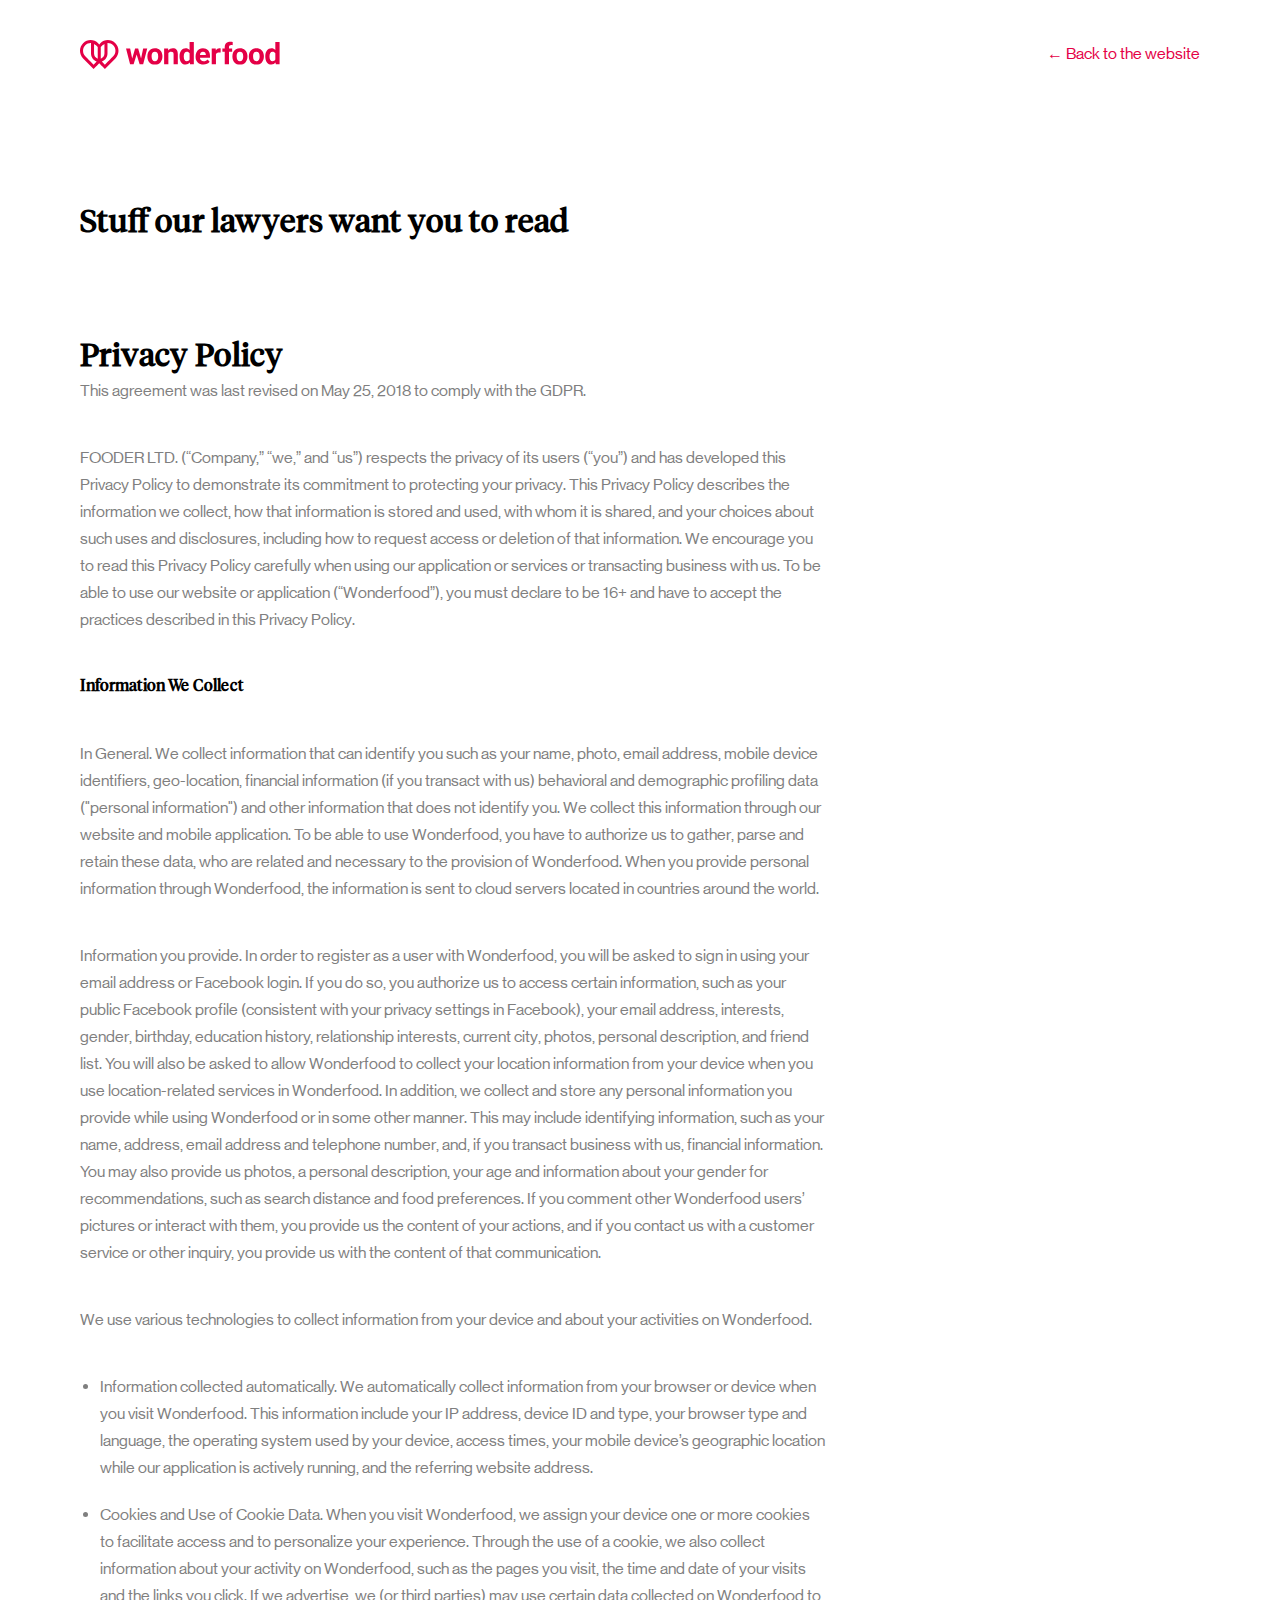
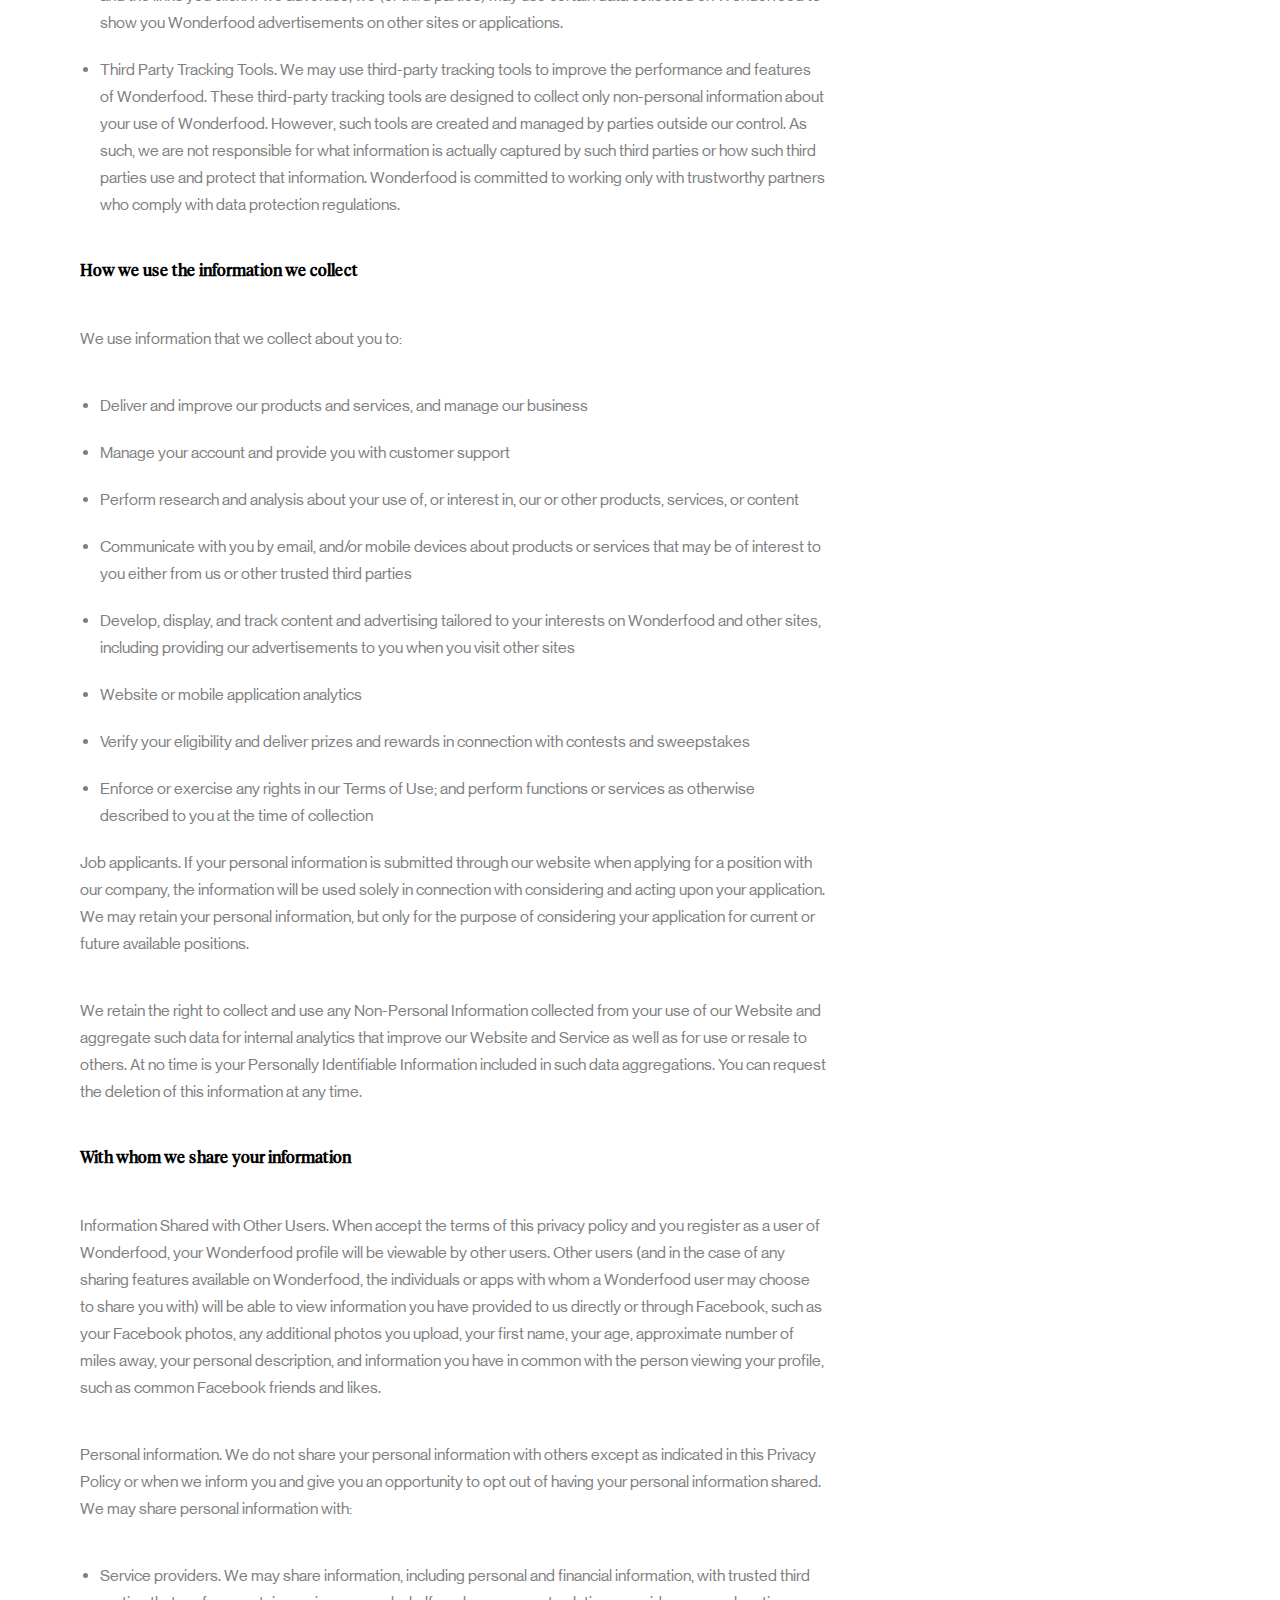
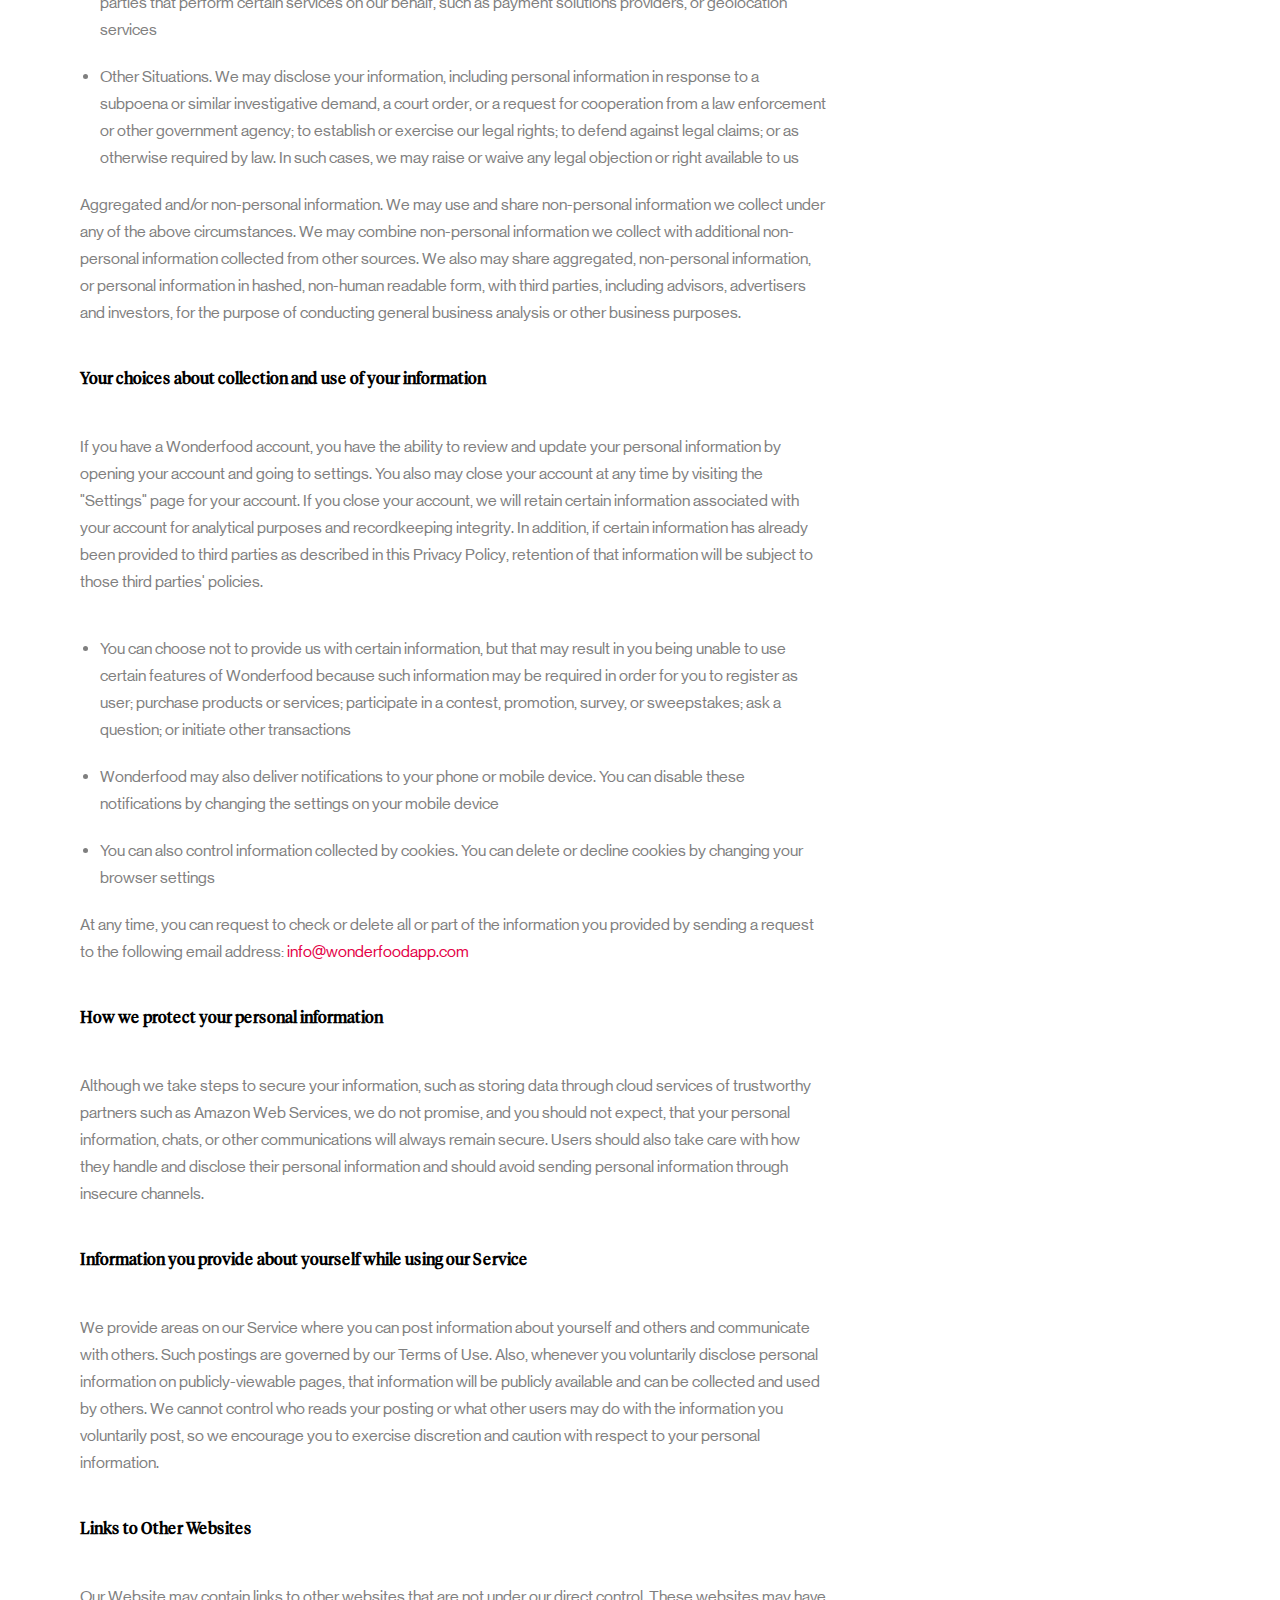
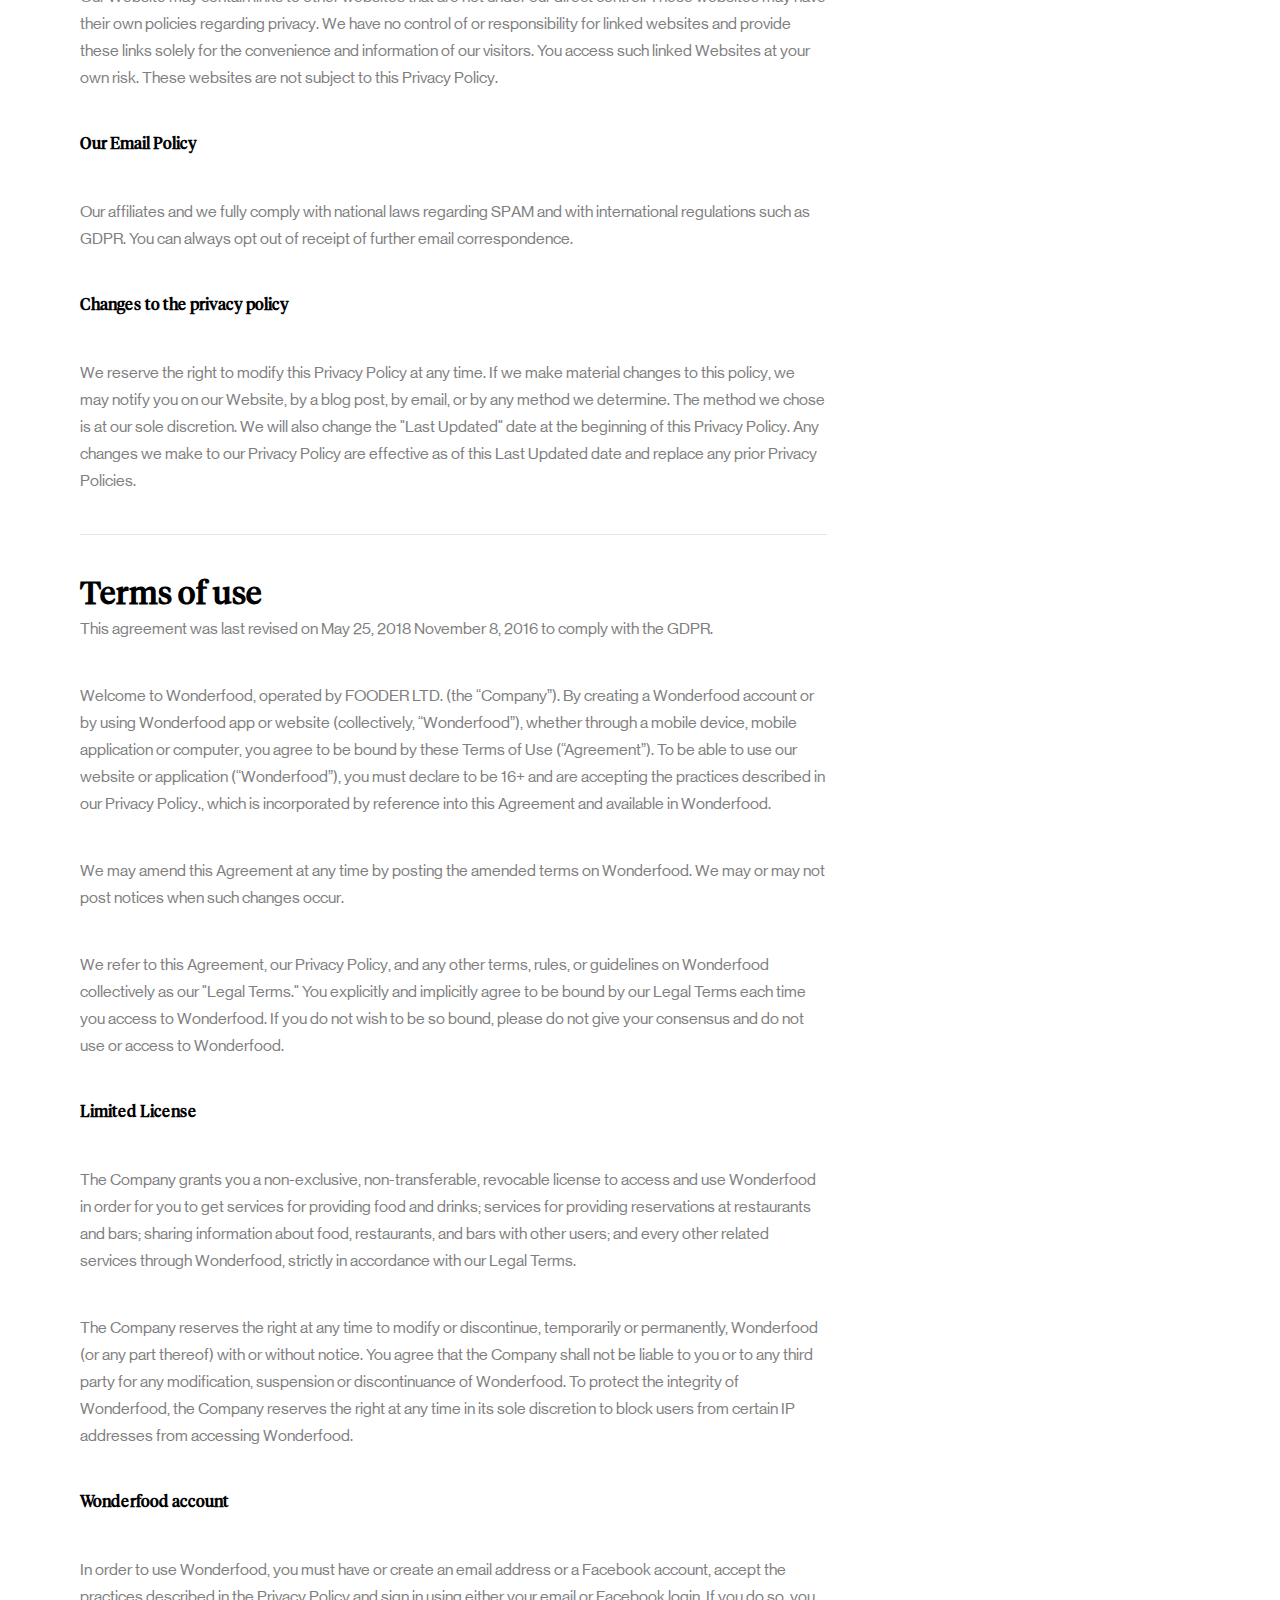
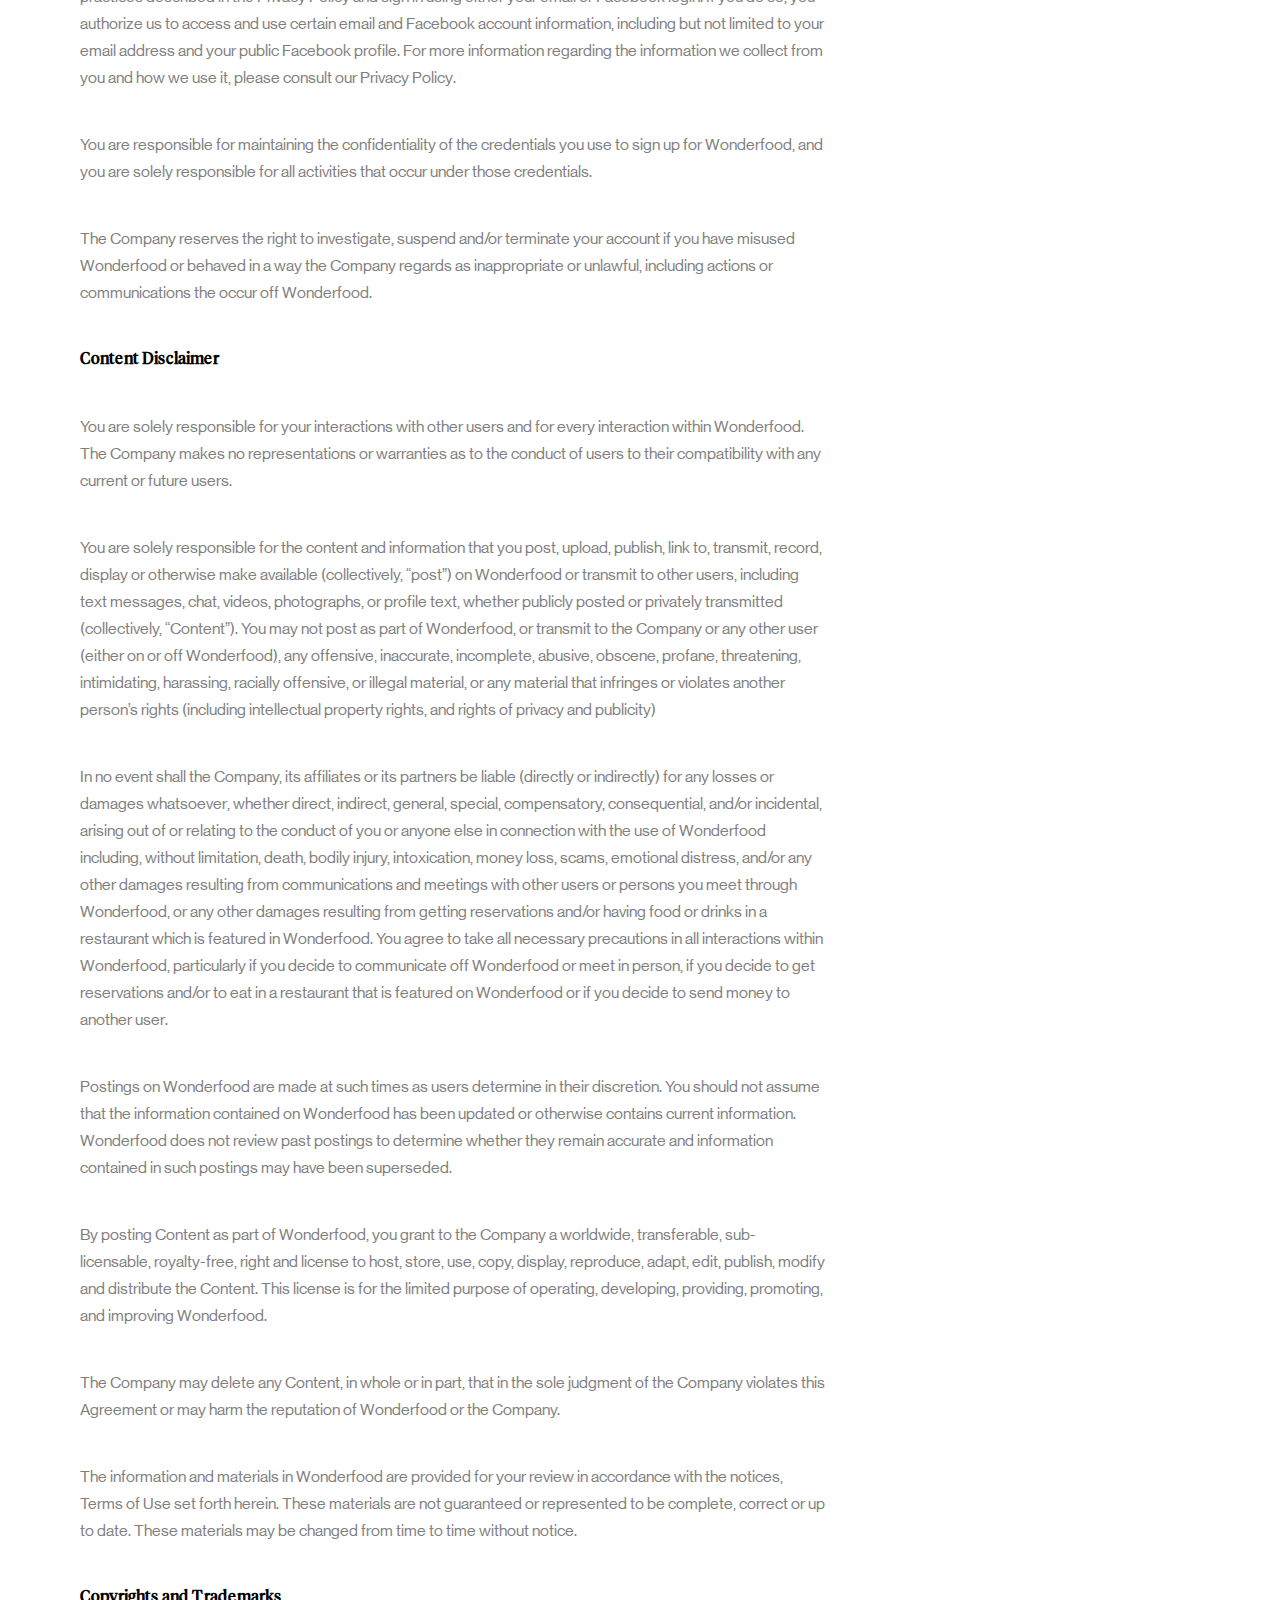
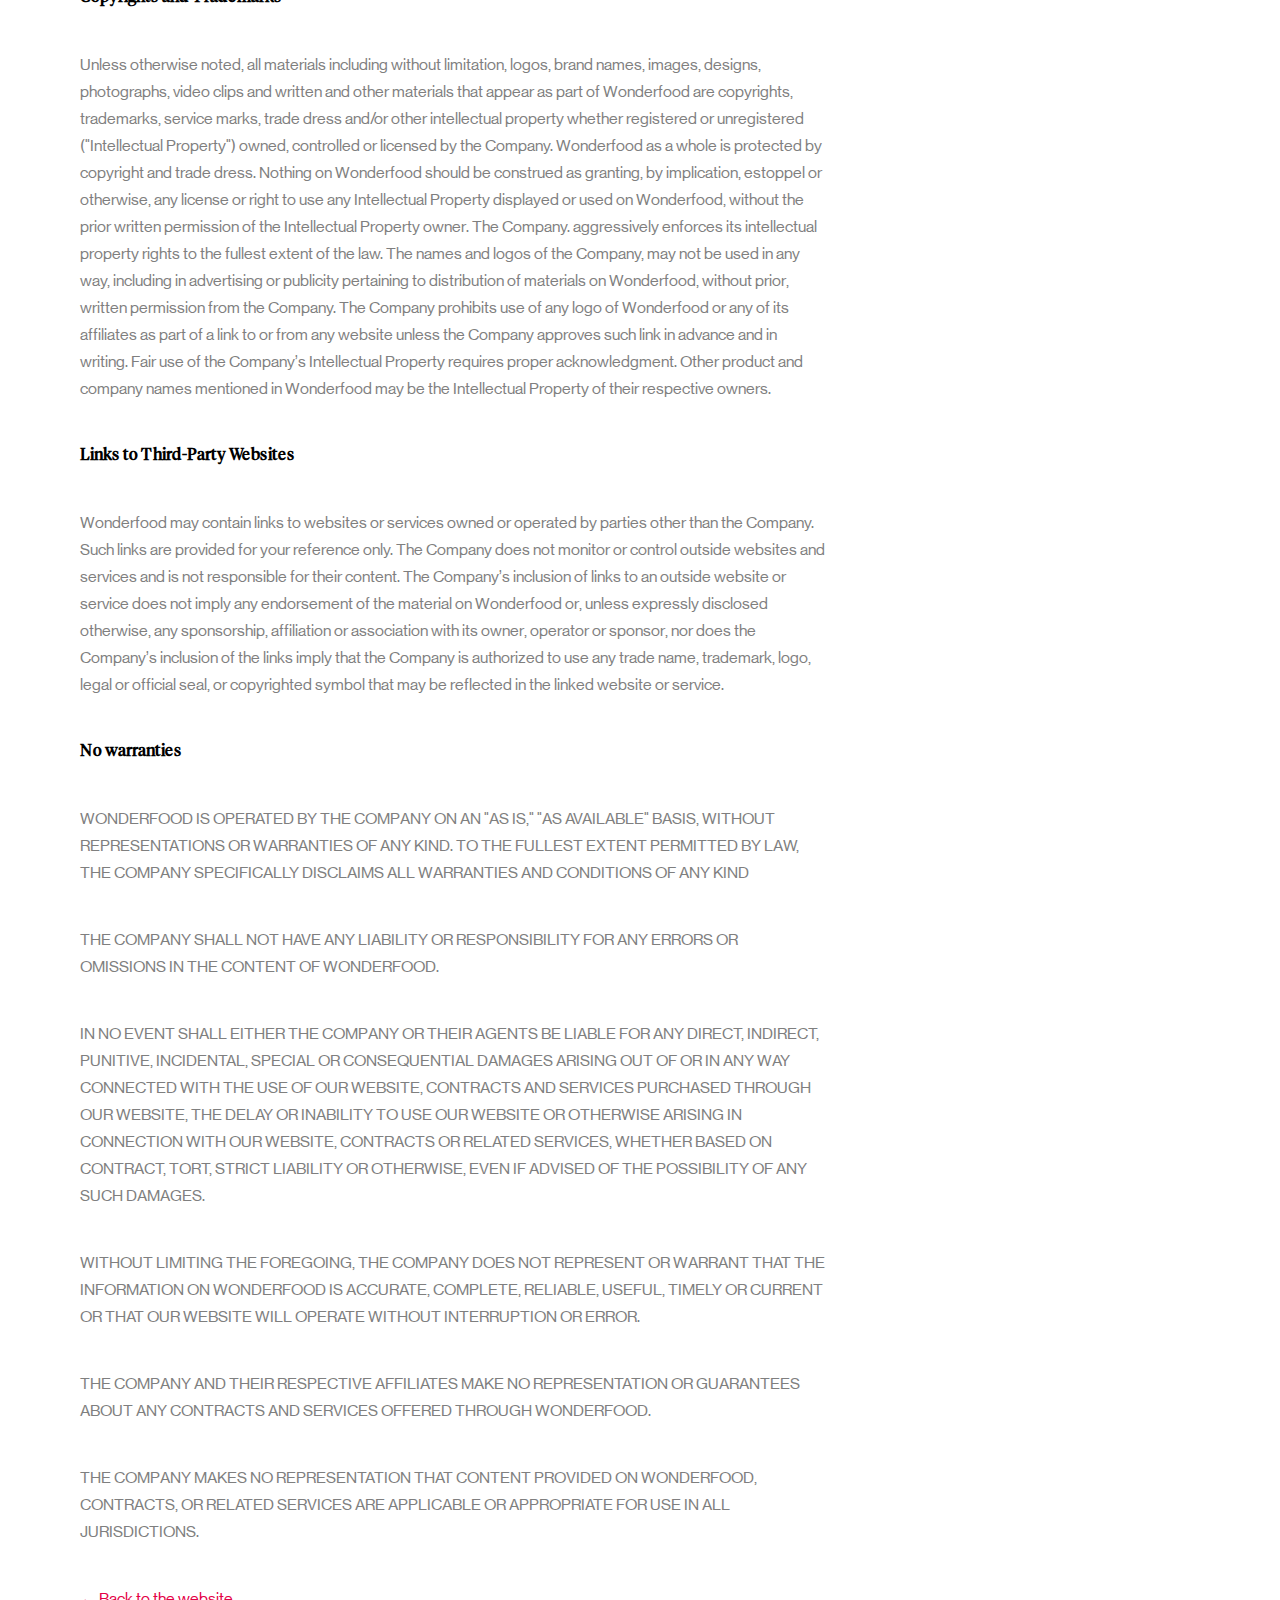
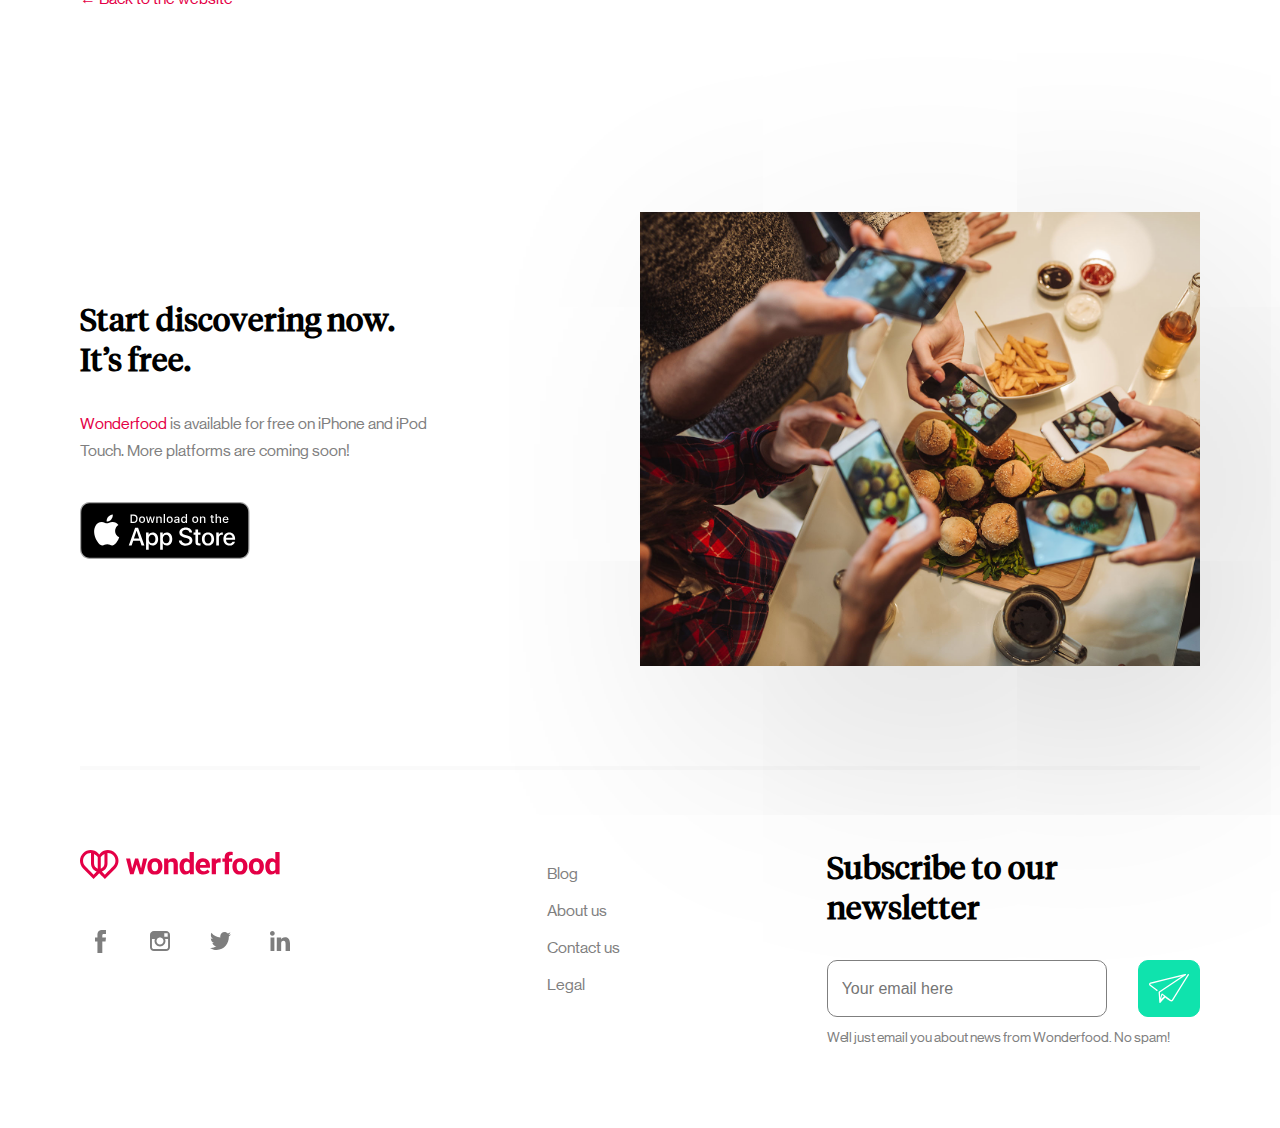
==== commit bc01e9b8: "updated pp and tos for gdpr" ====
--- a/legal.html
+++ b/legal.html
@@ -4,6 +4,7 @@
       <meta charset="UTF-8">
       <meta name="apple-itunes-app" content="app-id=1197043840, affiliate-data=myAffiliateData, app-argument=https://itunes.apple.com/app/apple-store/id1197043840">
       <meta name="viewport" content="width=device-width, initial-scale=1.0" />
+      <meta name="robots" content="noindex, follow">
       <title>Wonderfood</title>
       <link rel="stylesheet" href="css/style.css">
       <link rel="stylesheet" href="css/grid.css">
@@ -54,56 +55,55 @@
 
               <h2>Privacy Policy</h2>
 
-              <p>This agreement was last revised on November 8, 2016</p>
-
-              <p>FOODER LTD. (“Company,” “we,” and “us”) respects the privacy of its users (“you”) and has developed this Privacy Policy to demonstrate its commitment to protecting your privacy. This Privacy Policy describes the information we collect, how that information may be used, with whom it may be shared, and your choices about such uses and disclosures. We encourage you to read this Privacy Policy carefully when using our application or services or transacting business with us. By using our website or application (“Wonderfood”), you are accepting the practices described in this Privacy Policy.</p>
+              <p>This agreement was last revised on May 25, 2018 to comply with the GDPR.</p>
+
+              <p>FOODER LTD. (“Company,” “we,” and “us”) respects the privacy of its users (“you”) and has developed this Privacy Policy to demonstrate its commitment to protecting your privacy. This Privacy Policy describes the information we collect, how that information is stored and used, with whom it is shared, and your choices about such uses and disclosures, including how to request access or deletion of that information. We encourage you to read this Privacy Policy carefully when using our application or services or transacting business with us. To be able to use our website or application (“Wonderfood”), you must declare to be 16+ and have to accept the practices described in this Privacy Policy.</p>
 
 
               <h4>Information We Collect</h4>
 
-              <p>In General. We may collect information that can identify you such as your name and email address ("personal information") and other information that does not identify you. We may collect this information through a website or a mobile application. By using Wonderfood, you are authorizing us to gather, parse and retain data related to the provision of Wonderfood. When you provide personal information through Wonderfood, the information may be sent to servers located in countries around the world.</p>
-
-              <p>Information you provide. In order to register as a user with Wonderfood, you will be asked to sign in using your email address or Facebook login. If you do so, you authorize us to access certain information, such as your public Facebook profile (consistent with your privacy settings in Facebook), your email address, interests, likes, gender, birthday, education history, relationship interests, current city, photos, personal description, friend list, and information about and photos of your Facebook friends who might be common Facebook friends with other Wonderfood users. You will also be asked to allow Wonderfood to collect your location information from your device when you download or use Wonderfood. In addition, we may collect and store any personal information you provide while using Wonderfood or in some other manner. This may include identifying information, such as your name, address, email address and telephone number, and, if you transact business with us, financial information. You may also provide us photos, a personal description, your age and information about your gender for recommendations, such as search distance and food preferences. If you comment other Wonderfood users’ pictures or interact with them, you provide us the content of your actions, and if you contact us with a customer service or other inquiry, you provide us with the content of that communication.</p>
+              <p>In General. We collect information that can identify you such as your name, photo, email address, mobile device identifiers, geo-location, financial information (if you transact with us) behavioral and demographic profiling data ("personal information") and other information that does not identify you. We collect this information through our website and mobile application. To be able to use Wonderfood, you have to authorize us to gather, parse and retain these data, who are related and necessary to the provision of Wonderfood. When you provide personal information through Wonderfood, the information is sent to cloud servers located in countries around the world.</p>
+
+              <p>Information you provide. In order to register as a user with Wonderfood, you will be asked to sign in using your email address or Facebook login. If you do so, you authorize us to access certain information, such as your public Facebook profile (consistent with your privacy settings in Facebook), your email address, interests, gender, birthday, education history, relationship interests, current city, photos, personal description, and friend list. You will also be asked to allow Wonderfood to collect your location information from your device when you use location-related services in Wonderfood. In addition, we collect and store any personal information you provide while using Wonderfood or in some other manner. This may include identifying information, such as your name, address, email address and telephone number, and, if you transact business with us, financial information. You may also provide us photos, a personal description, your age and information about your gender for recommendations, such as search distance and food preferences. If you comment other Wonderfood users’ pictures or interact with them, you provide us the content of your actions, and if you contact us with a customer service or other inquiry, you provide us with the content of that communication.</p>
 
               <p>We use various technologies to collect information from your device and about your activities on Wonderfood.</p>
 
               <ul>
-                <li> Information collected automatically. We automatically collect information from your browser or device when you visit Wonderfood. This information could include your IP address, device ID and type, your browser type and language, the operating system used by your device, access times, your mobile device’s geographic location while our application is actively running, and the referring website address.</li>
-
-                <li>Cookies and Use of Cookie Data. When you visit Wonderfood, we may assign your device one or more cookies to facilitate access and to personalize your experience. Through the use of a cookie, we also may automatically collect information about your activity on Wonderfood, such as the pages you visit, the time and date of your visits and the links you click. If we advertise, we (or third parties) may use certain data collected on Wonderfood to show you Wonderfood advertisements on other sites or applications.</li>
-
-                <li>Third Party Tracking Tools. We may use third party tracking tools to improve the performance and features of Wonderfood. These third party tracking tools are designed to collect only non-personal information about your use of Wonderfood. However, you understand that such tools are created and managed by parties outside our control. As such, we are not responsible for what information is actually captured by such third parties or how such third parties use and protect that information.
-              </li>
+                <li>Information collected automatically. We automatically collect information from your browser or device when you visit Wonderfood. This information include your IP address, device ID and type, your browser type and language, the operating system used by your device, access times, your mobile device’s geographic location while our application is actively running, and the referring website address.</li>
+
+                <li>Cookies and Use of Cookie Data. When you visit Wonderfood, we assign your device one or more cookies to facilitate access and to personalize your experience. Through the use of a cookie, we also collect information about your activity on Wonderfood, such as the pages you visit, the time and date of your visits and the links you click. If we advertise, we (or third parties) may use certain data collected on Wonderfood to show you Wonderfood advertisements on other sites or applications.</li>
+
+                <li>Third Party Tracking Tools. We may use third-party tracking tools to improve the performance and features of Wonderfood. These third-party tracking tools are designed to collect only non-personal information about your use of Wonderfood. However, such tools are created and managed by parties outside our control. As such, we are not responsible for what information is actually captured by such third parties or how such third parties use and protect that information. Wonderfood is committed to working only with trustworthy partners who comply with data protection regulations. </li>
               </ul>
 
 
               <h4>How we use the information we collect</h4>
 
-              <p>We may use information that we collect about you to:</p>
+              <p>We use information that we collect about you to:</p>
 
               <ul>
                 <li>Deliver and improve our products and services, and manage our business</li>
                 <li>Manage your account and provide you with customer support</li>
                 <li>Perform research and analysis about your use of, or interest in, our or other products, services, or content</li>
-                <li>Communicate with you by email, postal mail, telephone and/or mobile devices about products or services that may be of interest to you either from us or other third parties</li>
+                <li>Communicate with you by email, and/or mobile devices about products or services that may be of interest to you either from us or other trusted third parties</li>
                 <li>Develop, display, and track content and advertising tailored to your interests on Wonderfood and other sites, including providing our advertisements to you when you visit other sites</li>
                 <li>Website or mobile application analytics</li>
-                <li>Verify your eligibility and deliver prizes in connection with contests and sweepstakes</li>
+                <li>Verify your eligibility and deliver prizes and rewards in connection with contests and sweepstakes</li>
                 <li>Enforce or exercise any rights in our Terms of Use; and perform functions or services as otherwise described to you at the time of collection</li>
               </ul>
 
               <p>Job applicants. If your personal information is submitted through our website when applying for a position with our company, the information will be used solely in connection with considering and acting upon your application. We may retain your personal information, but only for the purpose of considering your application for current or future available positions.</p>
 
-              <p>We retain the right to collect and use any Non Personal Information collected from your use of our Website and aggregate such data for internal analytics that improve our Website and Service as well as for use or resale to others. At no time is your Personally Identifiable Information included in such data aggregations.</p>
+              <p>We retain the right to collect and use any Non-Personal Information collected from your use of our Website and aggregate such data for internal analytics that improve our Website and Service as well as for use or resale to others. At no time is your Personally Identifiable Information included in such data aggregations. You can request the deletion of this information at any time.</p>
 
               <h4>With whom we share your information</h4>
 
-              <p>Information Shared with Other Users. When you register as a user of Wonderfood, your Wonderfood profile will be viewable by other users. Other users (and in the case of any sharing features available on Wonderfood, the individuals or apps with whom a Wonderfood user may choose to share you with) will be able to view information you have provided to us directly or through Facebook, such as your Facebook photos, any additional photos you upload, your first name, your age, approximate number of miles away, your personal description, and information you have in common with the person viewing your profile, such as common Facebook friends and likes.</p>
+              <p>Information Shared with Other Users. When accept the terms of this privacy policy and you register as a user of Wonderfood, your Wonderfood profile will be viewable by other users. Other users (and in the case of any sharing features available on Wonderfood, the individuals or apps with whom a Wonderfood user may choose to share you with) will be able to view information you have provided to us directly or through Facebook, such as your Facebook photos, any additional photos you upload, your first name, your age, approximate number of miles away, your personal description, and information you have in common with the person viewing your profile, such as common Facebook friends and likes.</p>
 
               <p>Personal information. We do not share your personal information with others except as indicated in this Privacy Policy or when we inform you and give you an opportunity to opt out of having your personal information shared. We may share personal information with:</p>
 
               <ul>
-                <li>Service providers. We may share information, including personal and financial information, with third parties that perform certain services on our behalf</li>
+                <li>Service providers. We may share information, including personal and financial information, with trusted third parties that perform certain services on our behalf, such as payment solutions providers, or geolocation services</li>
 
                 <li>Other Situations. We may disclose your information, including personal information in response to a subpoena or similar investigative demand, a court order, or a request for cooperation from a law enforcement or other government agency; to establish or exercise our legal rights; to defend against legal claims; or as otherwise required by law. In such cases, we may raise or waive any legal objection or right available to us</li>
 
@@ -123,10 +123,12 @@
                 <li>You can also control information collected by cookies. You can delete or decline cookies by changing your browser settings</li>
               </ul>
 
+              <p>At any time, you can request to check or delete all or part of the information you provided by sending a request to the following email address: <a href="mailto:info@wonderfoodapp.com">info@wonderfoodapp.com</a></p>
+
 
               <h4>How we protect your personal information</h4>
 
-              <p>Although we take steps to secure your information, we do not promise, and you should not expect, that your personal information, chats, or other communications will always remain secure. Users should also take care with how they handle and disclose their personal information and should avoid sending personal information through insecure channels.</p>
+              <p>Although we take steps to secure your information, such as storing data through cloud services of trustworthy partners such as Amazon Web Services, we do not promise, and you should not expect, that your personal information, chats, or other communications will always remain secure. Users should also take care with how they handle and disclose their personal information and should avoid sending personal information through insecure channels. </p>
 
               <h4>Information you provide about yourself while using our Service</h4>
 
@@ -138,7 +140,7 @@
 
               <h4>Our Email Policy</h4>
 
-              <p>Our affiliates and we fully comply with national laws regarding SPAM. You can always opt out of receipt of further email correspondence.</p>
+              <p>Our affiliates and we fully comply with national laws regarding SPAM and with international regulations such as GDPR. You can always opt out of receipt of further email correspondence.</p>
 
               <h4>Changes to the privacy policy</h4>
 
@@ -149,23 +151,23 @@
 
               <h2>Terms of use</h2>
 
-              <p>This agreement was last revised on November 8, 2016</p>
-
-              <p>Welcome to Wonderfood, operated by FOODER LTD. (the “Company”). By creating a Wonderfood account or by using Wonderfood app or website (collectively, “Wonderfood”), whether through a mobile device, mobile application or computer, you agree to be bound by these Terms of Use (“Agreement”) and our Privacy Policy, which is incorporated by reference into this Agreement and available in Wonderfood.</p>
+              <p>This agreement was last revised on May 25, 2018 November 8, 2016 to comply with the GDPR.</p>
+
+              <p>Welcome to Wonderfood, operated by FOODER LTD. (the “Company”). By creating a Wonderfood account or by using Wonderfood app or website (collectively, “Wonderfood”), whether through a mobile device, mobile application or computer, you agree to be bound by these Terms of Use (“Agreement”). To be able to use our website or application (“Wonderfood”), you must declare to be 16+ and are accepting the practices described in our Privacy Policy., which is incorporated by reference into this Agreement and available in Wonderfood.</p>
 
               <p>We may amend this Agreement at any time by posting the amended terms on Wonderfood. We may or may not post notices when such changes occur.</p>
 
-              <p>We refer to this Agreement, our Privacy Policy, and any other terms, rules, or guidelines on Wonderfood collectively as our "Legal Terms." You explicitly and implicitly agree to be bound by our Legal Terms each time you access to Wonderfood. If you do not wish to be so bound, please do not use or access to Wonderfood.</p>
+              <p>We refer to this Agreement, our Privacy Policy, and any other terms, rules, or guidelines on Wonderfood collectively as our "Legal Terms." You explicitly and implicitly agree to be bound by our Legal Terms each time you access to Wonderfood. If you do not wish to be so bound, please do not give your consensus and do not use or access to Wonderfood.</p>
 
               <h4>Limited License</h4>
 
-              <p>The Company grants you a non-exclusive, non-transferable, revocable license to access and use Wonderfood in order for you to get services for providing food and drinks; services for providing reservations at restaurants and bars; sharing information about food, restaurants and bars with other users; and every other related services through Wonderfood, strictly in accordance with our Legal Terms.</p>
+              <p>The Company grants you a non-exclusive, non-transferable, revocable license to access and use Wonderfood in order for you to get services for providing food and drinks; services for providing reservations at restaurants and bars; sharing information about food, restaurants, and bars with other users; and every other related services through Wonderfood, strictly in accordance with our Legal Terms.</p>
 
               <p>The Company reserves the right at any time to modify or discontinue, temporarily or permanently, Wonderfood (or any part thereof) with or without notice. You agree that the Company shall not be liable to you or to any third party for any modification, suspension or discontinuance of Wonderfood. To protect the integrity of Wonderfood, the Company reserves the right at any time in its sole discretion to block users from certain IP addresses from accessing Wonderfood.</p>
 
               <h4>Wonderfood account</h4>
 
-              <p>In order to use Wonderfood, you must have or create an email address or a Facebook account and sign in using either your email or Facebook login. If you do so, you authorize us to access and use certain email and Facebook account information, including but not limited to your email address and your public Facebook profile. For more information regarding the information we collect from you and how we use it, please consult our Privacy Policy.</p>
+              <p>In order to use Wonderfood, you must have or create an email address or a Facebook account, accept the practices described in the Privacy Policy and sign in using either your email or Facebook login. If you do so, you authorize us to access and use certain email and Facebook account information, including but not limited to your email address and your public Facebook profile. For more information regarding the information we collect from you and how we use it, please consult our Privacy Policy.</p>
 
               <p>You are responsible for maintaining the confidentiality of the credentials you use to sign up for Wonderfood, and you are solely responsible for all activities that occur under those credentials.</p>
 
@@ -179,7 +181,7 @@
 
               <p>In no event shall the Company, its affiliates or its partners be liable (directly or indirectly) for any losses or damages whatsoever, whether direct, indirect, general, special, compensatory, consequential, and/or incidental, arising out of or relating to the conduct of you or anyone else in connection with the use of Wonderfood including, without limitation, death, bodily injury, intoxication, money loss, scams, emotional distress, and/or any other damages resulting from communications and meetings with other users or persons you meet through Wonderfood, or any other damages resulting from getting reservations and/or having food or drinks in a restaurant which is featured in Wonderfood. You agree to take all necessary precautions in all interactions within Wonderfood, particularly if you decide to communicate off Wonderfood or meet in person, if you decide to get reservations and/or to eat in a restaurant that is featured on Wonderfood or if you decide to send money to another user.</p>
 
-              <p>Postings on Wonderfood are made at such times as users determines in their discretion. You should not assume that the information contained on Wonderfood has been updated or otherwise contains current information. Wonderfood does not review past postings to determine whether they remain accurate and information contained in such postings may have been superseded.</p>
+              <p>Postings on Wonderfood are made at such times as users determine in their discretion. You should not assume that the information contained on Wonderfood has been updated or otherwise contains current information. Wonderfood does not review past postings to determine whether they remain accurate and information contained in such postings may have been superseded. </p>
 
               <p>By posting Content as part of Wonderfood, you grant to the Company a worldwide, transferable, sub-licensable, royalty-free, right and license to host, store, use, copy, display, reproduce, adapt, edit, publish, modify and distribute the Content. This license is for the limited purpose of operating, developing, providing, promoting, and improving Wonderfood.</p>
 
@@ -203,7 +205,7 @@
 
               <p>IN NO EVENT SHALL EITHER THE COMPANY OR THEIR AGENTS BE LIABLE FOR ANY DIRECT, INDIRECT, PUNITIVE, INCIDENTAL, SPECIAL OR CONSEQUENTIAL DAMAGES ARISING OUT OF OR IN ANY WAY CONNECTED WITH THE USE OF OUR WEBSITE, CONTRACTS AND SERVICES PURCHASED THROUGH OUR WEBSITE, THE DELAY OR INABILITY TO USE OUR WEBSITE OR OTHERWISE ARISING IN CONNECTION WITH OUR WEBSITE, CONTRACTS OR RELATED SERVICES, WHETHER BASED ON CONTRACT, TORT, STRICT LIABILITY OR OTHERWISE, EVEN IF ADVISED OF THE POSSIBILITY OF ANY SUCH DAMAGES.</p>
 
-              <p>WITHOUT LIMITING THE FOREGOING, THE COMPANY DO NOT REPRESENT OR WARRANT THAT THE INFORMATION ON WONDERFOOD IS ACCURATE, COMPLETE, RELIABLE, USEFUL, TIMELY OR CURRENT OR THAT OUR WEBSITE WILL OPERATE WITHOUT INTERRUPTION OR ERROR.</p>
+              <p>WITHOUT LIMITING THE FOREGOING, THE COMPANY DOES NOT REPRESENT OR WARRANT THAT THE INFORMATION ON WONDERFOOD IS ACCURATE, COMPLETE, RELIABLE, USEFUL, TIMELY OR CURRENT OR THAT OUR WEBSITE WILL OPERATE WITHOUT INTERRUPTION OR ERROR.</p>
 
               <p>THE COMPANY AND THEIR RESPECTIVE AFFILIATES MAKE NO REPRESENTATION OR GUARANTEES ABOUT ANY CONTRACTS AND SERVICES OFFERED THROUGH WONDERFOOD.</p>
 
@@ -241,7 +243,7 @@
                 <p><span class="wf">Wonderfood</span> is available for free on iPhone and iPod Touch.  More platforms are coming soon!</p>
 
                 <div class="wfDownload_action">
-                <a href="https://itunes.apple.com/app/apple-store/id1197043840" class=""><img src="img/appstore_badge.svg"></a>
+                <a href="https://itunes.apple.com/app/apple-store/id1197043840" class="analytics-event" data-ae-action="open_appstore" data-ae-label="from_footer_badge"><img src="img/appstore_badge.svg"></a>
                 </div>
 
                 <div class="clearfix"></div>
@@ -266,21 +268,20 @@
                <div class="s-12 l-3">
                 <a href="#" class=" logo"><img src="img/wonderlogo.svg"></a>
 
-
                 <ul class="socialmenu">
-                  <li><a href="https://www.facebook.com/wonderfoodapp" class="social_fb" target="_blank">facebook</a></li>
-                  <li><a href="https://www.instagram.com/wonderfood_app/" class="social_instagram" target="_blank">instagram</a></li>
-                  <li><a href="https://twitter.com/wonderfood_app" class="social_twitter" target="_blank">twitter</a></li>
-                  <li><a href="https://www.linkedin.com/company/wonderfood/" class="social_linkedin" target="_blank">linkedin</a></li>
+                  <li><a href="https://urlgeni.us/facebook/wonderfood_app" class="social_fb analytics-event" target="_blank" data-ae-action="open_social" data-ae-label="facebook">facebook</a></li>
+                  <li><a href="https://urlgeni.us/instagram/wonderfood_app" class="social_instagram analytics-event" target="_blank" data-ae-action="open_social" data-ae-label="instagram">instagram</a></li>
+                  <li><a href="https://urlgeni.us/twitter/wonderfood_app" class="social_twitter analytics-event" target="_blank" data-ae-action="open_social" data-ae-label="twitter">twitter</a></li>
+                  <li><a href="https://urlgeni.us/linkedin/wonderfood_app" class="social_linkedin analytics-event" target="_blank" data-ae-action="open_social" data-ae-label="linkedin">linkedin</a></li>
                 </ul>
                </div>
 
                <div class="s-12 l-2 l-offset-2">
                 <ul class="footermenu">
-                  <li><a href="https://medium.com/whats-on-the-table-the-official-wonderfood-blog" target="_blank">Blog</a></li>
+                  <li><a href="https://medium.com/whats-on-the-table-the-official-wonderfood-blog" target="_blank" class="analytics-event" data-ae-action="open_blog" data-ae-label="from_footer">Blog</a></li>
                   <li><a href="/#about">About us</a></li>
-                  <li><a href="mailto:info@wonderfoodapp.com">Contact us</a></li>
-                  <li><a href="legal">Legal</a></li>
+                  <li><a href="mailto:info@wonderfoodapp.com" class="analytics-event" data-ae-action="contact_us">Contact us</a></li>
+                  <li><a href="/legal" class="analytics-event" data-ae-action="open_legal">Legal</a></li>
                 </ul>
                </div>
 
@@ -301,7 +302,7 @@
 
         <div style="position: absolute; left: -5000px;" aria-hidden="true"><input type="text" name="b_c966859cae2f6b8121a7ce238_de81a48134" tabindex="-1" value=""></div>
                   <div class="s-12 l-2 l-offset-1">
-                    <input type="submit" value="Subscribe" name="subscribe" id="mc-embedded-subscribe" class="button">
+                    <input type="submit" value="Subscribe" name="subscribe" id="mc-embedded-subscribe" class="button analytics-event" data-ae-action="subscribe_to_newsletter">
                   </div>
                   
                 </form><!--end form -->
@@ -315,73 +316,22 @@
            
             </div>
       </footer>                                                                   
-      <script src="https://ajax.googleapis.com/ajax/libs/jquery/2.2.4/jquery.min.js"></script>              
-      <script type="text/javascript" src=" "></script>  
+      <script src="https://ajax.googleapis.com/ajax/libs/jquery/2.2.4/jquery.min.js"></script>
       <script type="text/javascript">
-         jQuery(document).ready(function($) {	  
-           // Select all links with hashes
-$('a[href*="#"]')
-  // Remove links that don't actually link to anything
-  .not('[href="#"]')
-  .not('[href="#0"]')
-  .click(function(event) {
-    // On-page links
-    if (
-      location.pathname.replace(/^\//, '') == this.pathname.replace(/^\//, '') 
-      && 
-      location.hostname == this.hostname
-    ) {
-      // Figure out element to scroll to
-      var target = $(this.hash);
-      target = target.length ? target : $('[name=' + this.hash.slice(1) + ']');
-      // Does a scroll target exist?
-      if (target.length) {
-        // Only prevent default if animation is actually gonna happen
-        event.preventDefault();
-        $('html, body').animate({
-          scrollTop: target.offset().top
-        }, 1000, function() {
-          // Callback after animation
-          // Must change focus!
-          var $target = $(target);
-          $target.focus();
-          if ($target.is(":focus")) { // Checking if the target was focused
-            return false;
-          } else {
-            $target.attr('tabindex','-1'); // Adding tabindex for elements not focusable
-            $target.focus(); // Set focus again
-          };
+        jQuery(document).ready(function ($) {
+          $('.analytics-event').click(function () {
+            var $this = $(this);
+            var action = $this.data("ae-action");
+            var label = $this.data("ae-label");
+            if (label) { window.ga('send', 'event', 'page_usage', action, label); }
+            else { window.ga('send', 'event', 'page_usage', action); }
+          });
         });
-      }
-    }
-  });
-
-
-
-
-var windw = this;
-
-$.fn.followTo = function ( pos ) {
-    var $this = this,
-        $window = $(windw);
-    
-    $window.scroll(function(e){
-        if ($window.scrollTop() > pos) {
-            $this.css({
-                position: 'absolute',
-                bottom: pos
-            });
-        } else {
-            $this.css({
-                position: 'fixed',
-                bottom: 0
-            });
-        }
-    });
-};
-
-$('#downloadbar').followTo(2980);
-         });	 
+
+        window.ga = window.ga || function () { (ga.q = ga.q || []).push(arguments) }; ga.l = +new Date;
+        window.ga('create', 'UA-81947314-2', 'auto');
+        window.ga('send', 'pageview');
       </script>
+      <script src='https://www.google-analytics.com/analytics.js'></script>
    </body>
 </html>